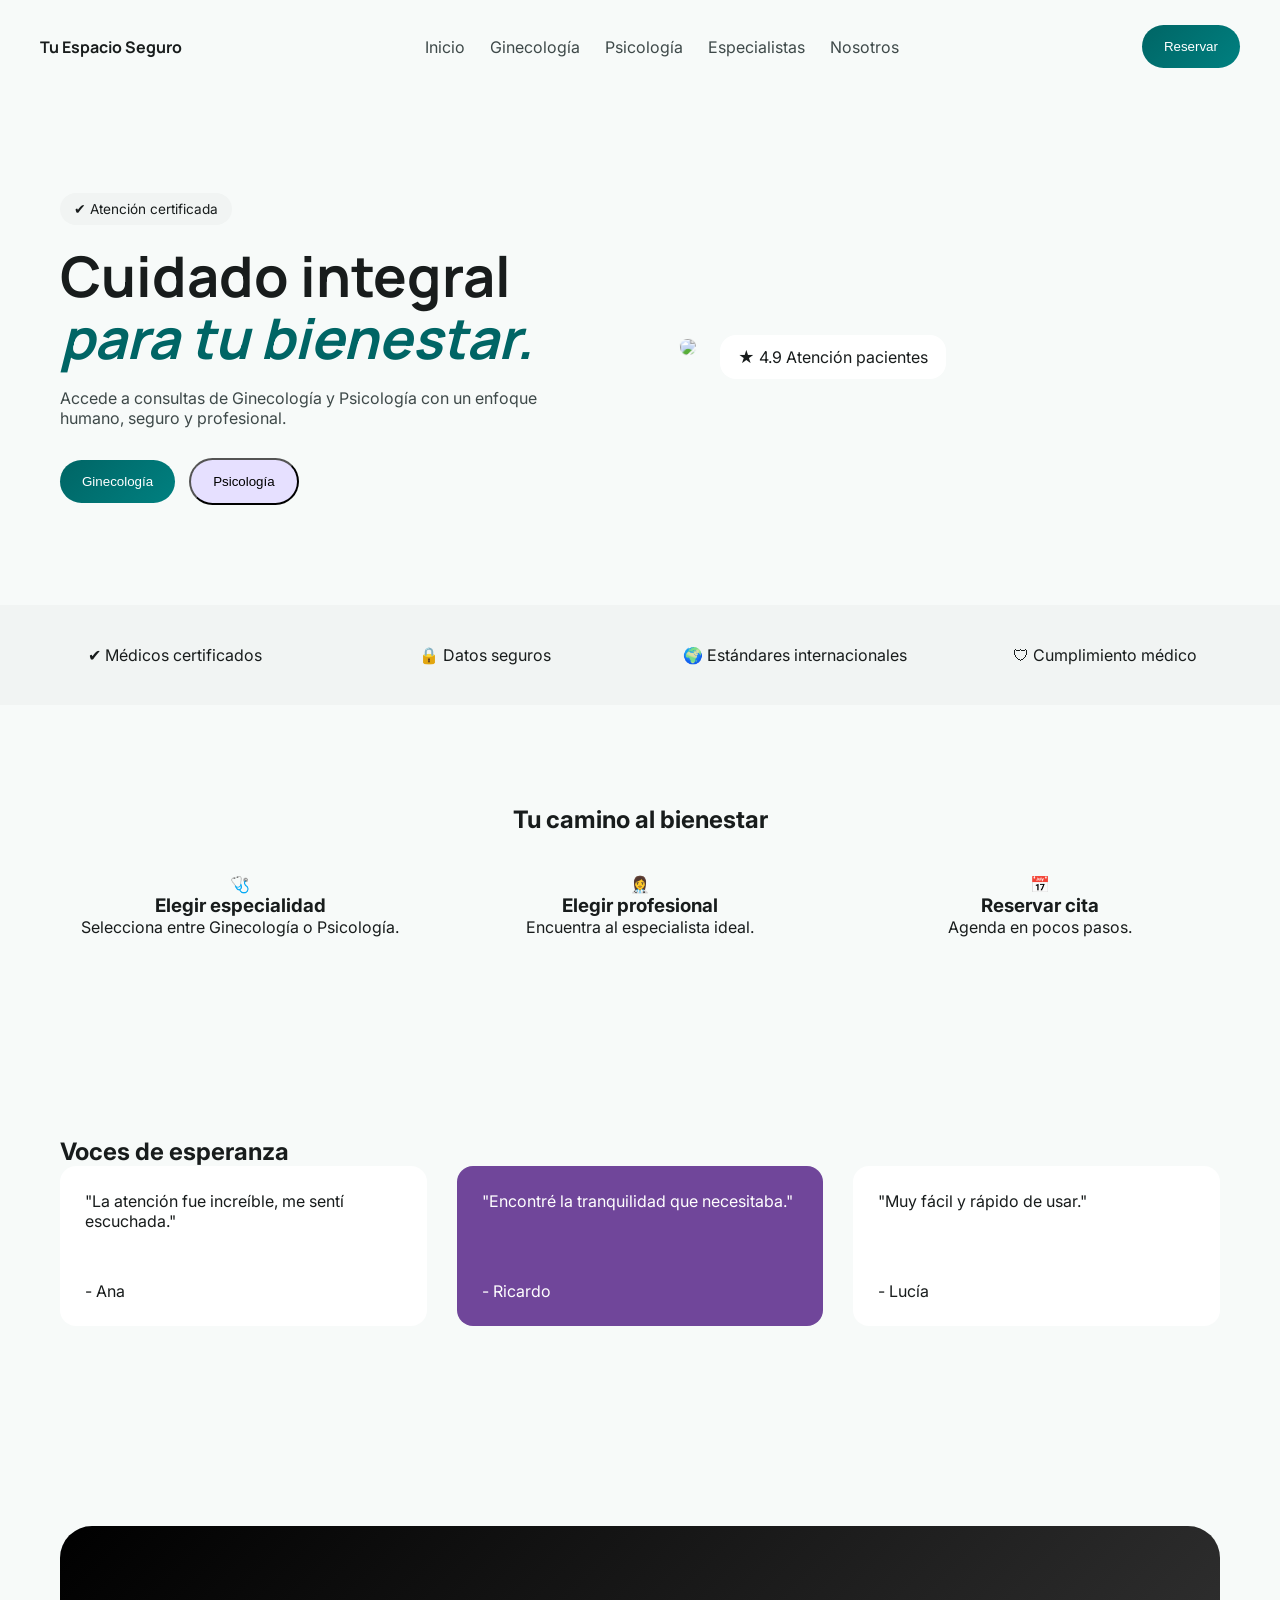
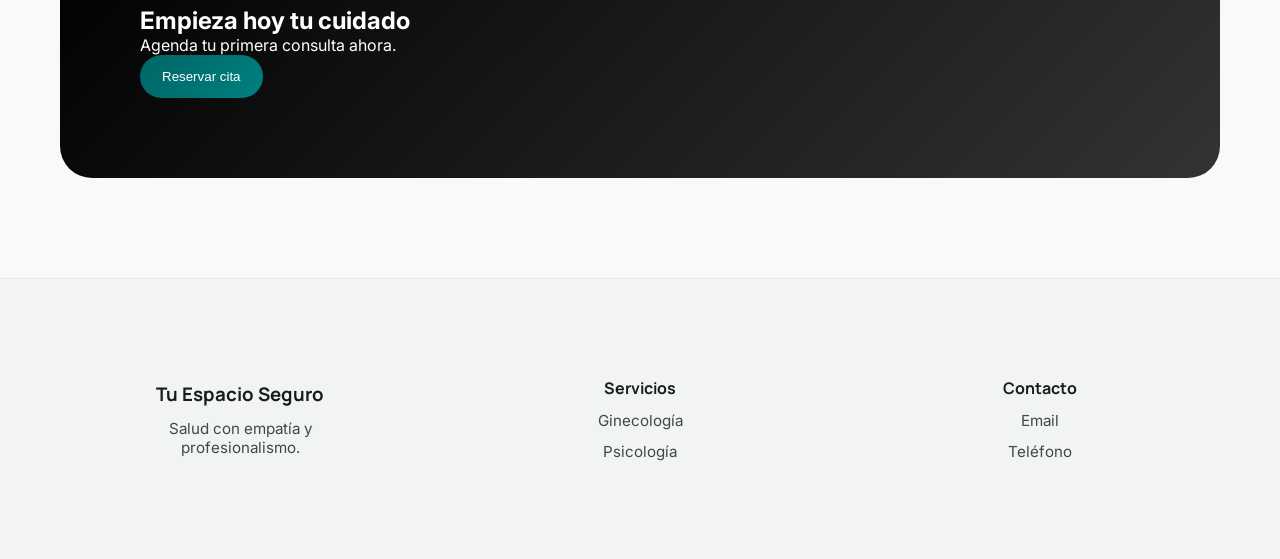
==== index.html @ 3aca9e01 "correccion img" ====
<!DOCTYPE html>
<html lang="es">
<head>
  <meta charset="UTF-8">
  <meta name="viewport" content="width=device-width, initial-scale=1.0">
  <title>Tu Espacio Seguro</title>

  <link href="https://fonts.googleapis.com/css2?family=Manrope:wght@400;700&family=Inter:wght@300;400;500&display=swap" rel="stylesheet">
  <link rel="stylesheet" href="styles.css">
</head>

<body>

<header class="navbar">
  <div class="logo">Tu Espacio Seguro</div>

<nav class="nav-links">
  <a href="index.html">Inicio</a>
  <a href="ginecologia.html">Ginecología</a>
  <a href="psicologia.html">Psicología</a>
  <a href="especialistas.html">Especialistas</a>
  <a href="nosotros.html">Nosotros</a>
</nav>

  <button class="btn-primary reservar-btn">Reservar</button>
  <button class="menu-toggle">☰</button>
</header>

<!-- HERO PRO -->
<section class="hero">

  <div class="hero-text">
    <div class="badge">✔ Atención certificada</div>

    <h1>
      Cuidado integral<br>
      <span>para tu bienestar.</span>
    </h1>

    <p>
      Accede a consultas de Ginecología y Psicología con un enfoque humano, seguro y profesional.
    </p>

    <div class="hero-buttons">
      <button class="btn-primary">Ginecología</button>
      <button class="btn-secondary">Psicología</button>
    </div>
  </div>

  <div class="hero-img">
    <img 
  src="https://images.unsplash.com/photo-1588776814546-ec7e5a47c3f1?q=80&w=800&auto=format&fit=crop"
/>
    <div class="floating-card">
      ★ 4.9 Atención pacientes
    </div>
  </div>

</section>

<!-- BENEFICIOS -->
<section class="benefits">
  <div>✔ Médicos certificados</div>
  <div>🔒 Datos seguros</div>
  <div>🌍 Estándares internacionales</div>
  <div>🛡 Cumplimiento médico</div>
</section>

<!-- PASOS -->
<section class="steps">
  <h2>Tu camino al bienestar</h2>

  <div class="step-grid">
    <div class="step">
      <div class="icon">🩺</div>
      <h3>Elegir especialidad</h3>
      <p>Selecciona entre Ginecología o Psicología.</p>
    </div>

    <div class="step">
      <div class="icon">👩‍⚕️</div>
      <h3>Elegir profesional</h3>
      <p>Encuentra al especialista ideal.</p>
    </div>

    <div class="step">
      <div class="icon">📅</div>
      <h3>Reservar cita</h3>
      <p>Agenda en pocos pasos.</p>
    </div>
  </div>
</section>

<!-- TESTIMONIOS -->
<section class="testimonials">
  <h2>Voces de esperanza</h2>

  <div class="testimonial-grid">
    <div class="card">
      <p>"La atención fue increíble, me sentí escuchada."</p>
      <span>- Ana</span>
    </div>

    <div class="card highlight">
      <p>"Encontré la tranquilidad que necesitaba."</p>
      <span>- Ricardo</span>
    </div>

    <div class="card">
      <p>"Muy fácil y rápido de usar."</p>
      <span>- Lucía</span>
    </div>
  </div>
</section>

<!-- CTA -->
<section class="cta">
  <h2>Empieza hoy tu cuidado</h2>
  <p>Agenda tu primera consulta ahora.</p>
  <button class="btn-primary">Reservar cita</button>
</section>

<!-- FOOTER -->
<footer class="footer">
  <div>
    <h3>Tu Espacio Seguro</h3>
    <p>Salud con empatía y profesionalismo.</p>
  </div>

  <div>
    <h4>Servicios</h4>
    <p>Ginecología</p>
    <p>Psicología</p>
  </div>

  <div>
    <h4>Contacto</h4>
    <p>Email</p>
    <p>Teléfono</p>
  </div>
</footer>

<script src="app.js"></script>

</body>
</html>
---- styles.css ----
:root {
  --primary: #006565;
  --primary2: #008080;
  --bg: #f7faf9;
  --surface: #f1f4f3;
  --text: #181c1c;
  --text-soft: #3e4949;
  --tertiary: #70469a;
}

* {
  margin: 0;
  padding: 0;
  box-sizing: border-box;
}

body {
  background: var(--bg);
  font-family: 'Inter', sans-serif;
  color: var(--text);
}

/* NAVBAR */
.navbar {
  display: flex;
  justify-content: space-between;
  align-items: center;
  padding: 25px 40px;
  position: relative;
}

.logo {
  font-family: 'Manrope';
  font-weight: 700;
}

.nav-links {
  display: flex;
  gap: 25px;
}

.nav-links a {
  text-decoration: none;
  color: var(--text-soft);
}

.reservar-btn {
  padding: 8px 14px;
  border-radius: 999px;
  background: linear-gradient(135deg, var(--primary), var(--primary2));
  color: white;
  border: none;
}

/* HAMBURGUESA */
.menu-toggle {
  display: none;
  font-size: 1.6rem;
  background: none;
  border: none;
}

/* HERO */
.hero {
  display: grid;
  grid-template-columns: 1.2fr 1fr;
  padding: 100px 60px;
  gap: 80px;
  align-items: center;
}

.badge {
  background: var(--surface);
  padding: 8px 14px;
  border-radius: 999px;
  display: inline-block;
  margin-bottom: 20px;
  font-size: 0.85rem;
}

.hero h1 {
  font-family: 'Manrope';
  font-size: 3.5rem;
  line-height: 1.1;
}

.hero h1 span {
  color: var(--primary);
  font-style: italic;
}

.hero p {
  margin-top: 20px;
  color: var(--text-soft);
}

.hero-buttons {
  margin-top: 30px;
}

.btn-primary {
  padding: 14px 22px;
  border-radius: 999px;
  border: none;
  background: linear-gradient(135deg, var(--primary), var(--primary2));
  color: white;
}

.btn-secondary {
  padding: 14px 22px;
  border-radius: 999px;
  margin-left: 10px;
  background: #e6e0ff;
}

/* IMAGEN */
.hero-img {
  position: relative;
}

.hero-img img {
  width: 100%;
  border-radius: 2rem;
  transform: rotate(-3deg);
  transition: all 0.4s ease;
  will-change: transform;
  box-shadow: 0 20px 60px rgba(0,0,0,0.08);
}

.floating-card {
  position: absolute;
  bottom: -20px;
  left: 40px;
  background: white;
  padding: 12px 18px;
  border-radius: 1rem;
}

/* BENEFITS */
.benefits {
  display: flex;
  justify-content: space-around;
  padding: 40px;
  background: var(--surface);
}

/* STEPS */
.steps {
  padding: 100px 60px;
  text-align: center;
}

.step-grid {
  display: flex;
  justify-content: space-around;
  margin-top: 40px;
}

/* TESTIMONIOS */
.testimonials {
  padding: 100px 60px;
}

.testimonial-grid {
  display: grid;
  grid-template-columns: repeat(3, 1fr);
  gap: 30px;
}

.card {
  background: white;
  padding: 25px;
  border-radius: 1rem;
  display: flex;
  flex-direction: column;
  justify-content: space-between;
  min-height: 160px;
}

.highlight {
  background: var(--tertiary);
  color: white;
}

/* CTA */
.cta {
  margin: 100px 60px;
  padding: 80px;
  border-radius: 2rem;
  background: linear-gradient(135deg, #000, #333);
  color: white;
}

/* FOOTER */
.footer {
  padding: 80px 60px;
  background: var(--surface);

  display: grid;
  grid-template-columns: repeat(3, 1fr);
  gap: 40px;

  align-items: stretch; /* CLAVE */
  text-align: center;
  border-top: 1px solid rgba(0,0,0,0.05)
}

.footer div {
  display: flex;
  justify-content: center;
  flex-direction: column;
  align-items: center;
  gap: 12px;
  min-height: 120px; /* CLAVE para igualar altura */
}

.footer h3,
.footer h4 {
  font-family: 'Manrope';
}

.footer p {
  color: var(--text-soft);
  font-size: 0.95rem;
  max-width: 220px;
}

/* =========================
   MOBILE
========================= */
@media (max-width: 768px) {

  .navbar {
    padding: 15px 20px;
  }

  .menu-toggle {
    display: block;
  }

  .reservar-btn {
    display: none;
  }

  .nav-links {
    display: none;
    flex-direction: column;
    position: absolute;
    top: 65px;
    right: 15px;
    background: white;
    padding: 16px;
    border-radius: 12px;
    width: 180px;
  }

  .nav-links a {
    margin: 8px 0;
  }

  .nav-links.active {
    display: flex;
  }

  .hero {
    grid-template-columns: 1fr;
    padding: 50px 20px;
    gap: 30px;
    text-align: center;
  }

  .hero h1 {
    font-size: 2.2rem;
  }

  .hero p {
    font-size: 0.95rem;
  }

  .hero-buttons {
    display: flex;
    flex-direction: column;
  }

  .btn-primary,
  .btn-secondary {
    width: 100%;
    margin: 8px 0;
  }

  .hero-img img {
    transform: none;
  }

  .floating-card {
    position: static;
    margin-top: 10px;
  }

  .benefits {
    flex-direction: column;
    gap: 10px;
    text-align: center;
    padding: 30px 20px;
  }

  .steps {
    padding: 60px 20px;
  }

  .step-grid {
    flex-direction: column;
    gap: 30px;
  }

  .testimonials {
    padding: 60px 20px;
  }

  .testimonial-grid {
    grid-template-columns: 1fr;
    gap: 20px;
  }

  .cta {
    margin: 40px 20px;
    padding: 40px 20px;
    text-align: center;
  }

  .footer {
    grid-template-columns: 1fr;
    padding: 40px 20px;
  }

}

/* =========================
   DESKTOP FIX
========================= */
@media (min-width: 1024px) {

  .hero {
    grid-template-columns: 1fr 1fr;
  }

  .benefits {
    display: grid;
    grid-template-columns: repeat(4, 1fr);
    gap: 40px;
    text-align: center;
  }

  .step-grid {
    display: grid;
    grid-template-columns: repeat(3, 1fr);
    gap: 40px;
  }

  .hero-img img:hover {
    transform: rotate(0deg) scale(1.03);
  }
}
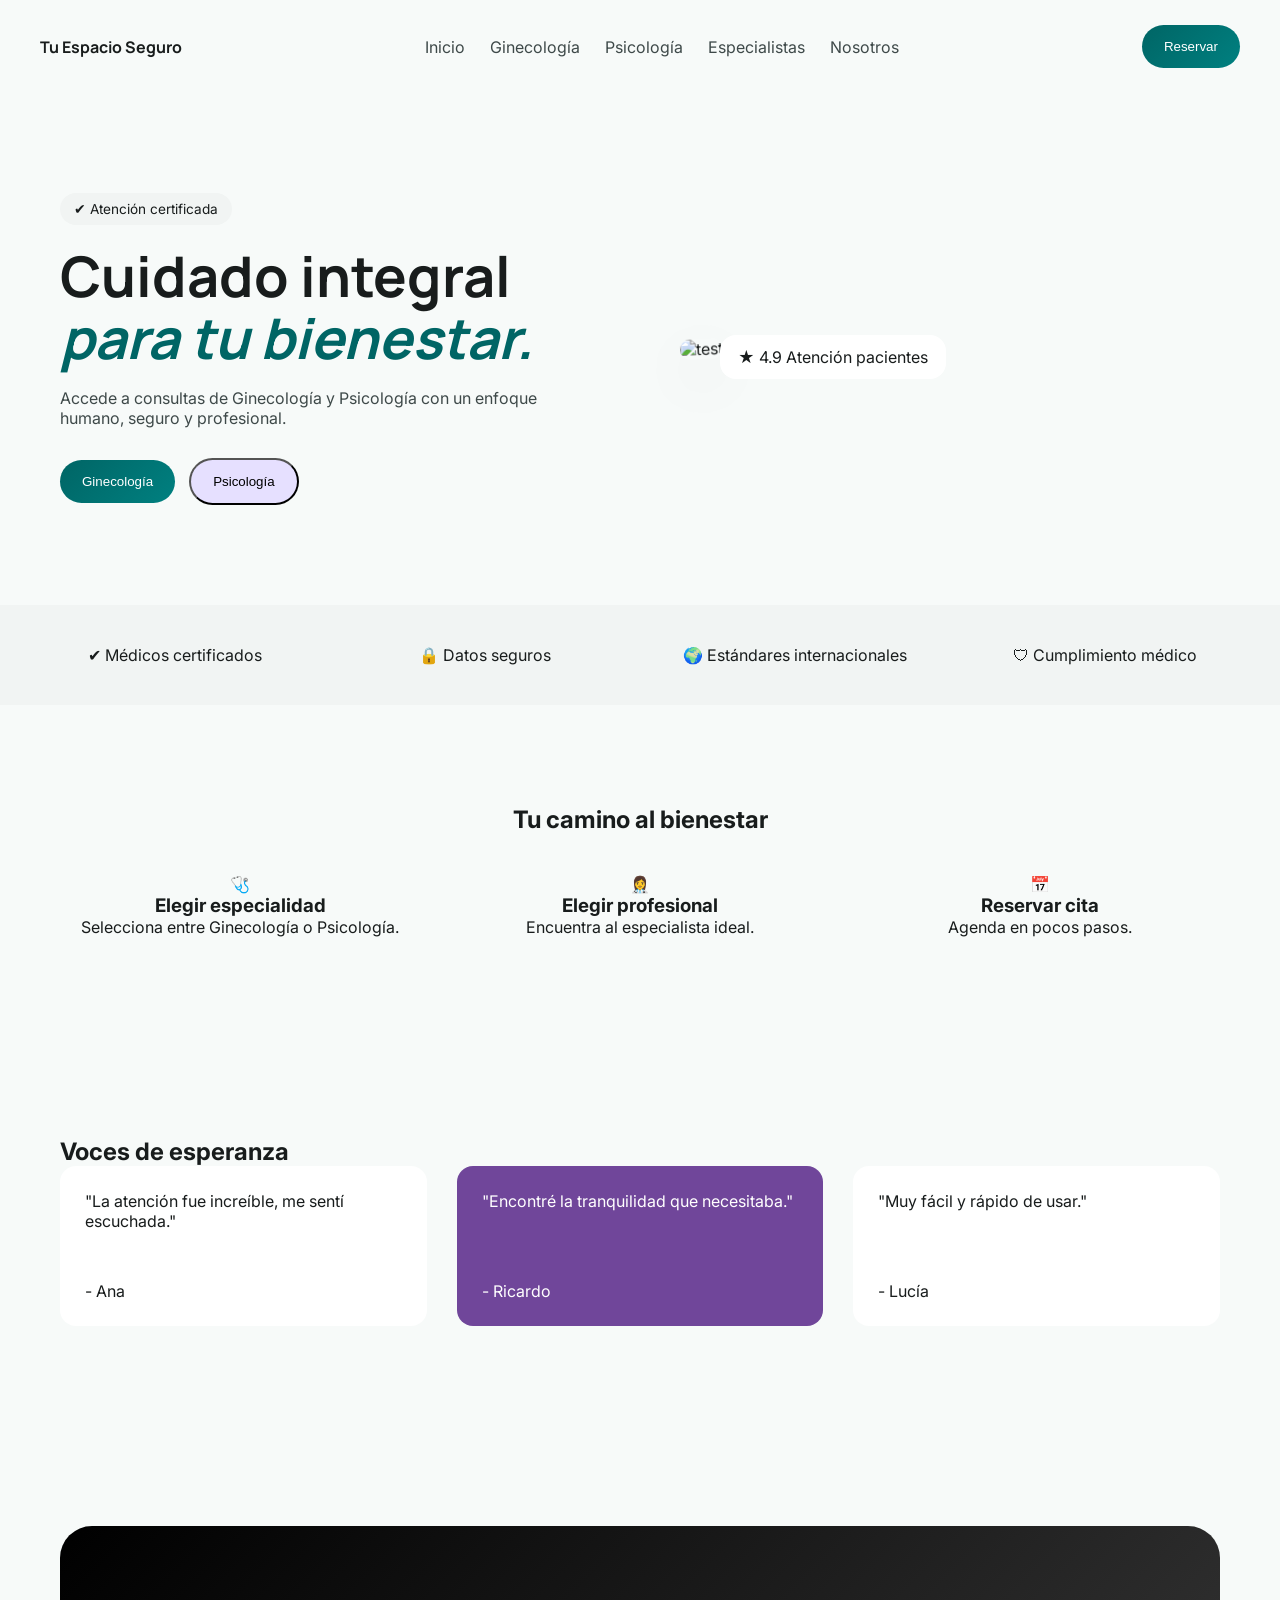
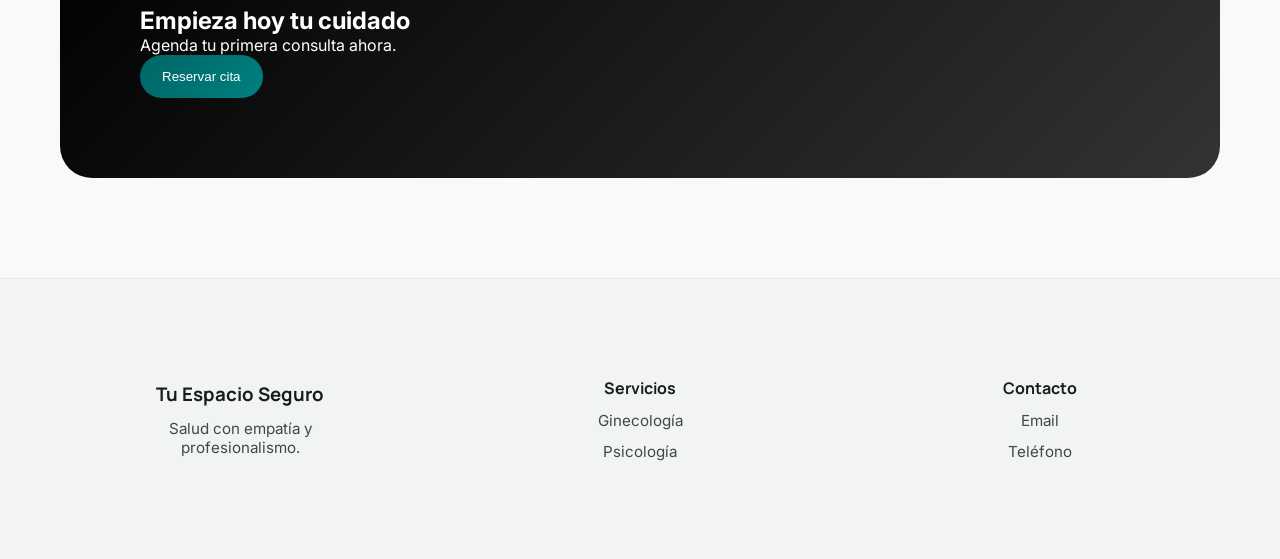
==== commit 000b3cb6: "test img" ====
--- a/index.html
+++ b/index.html
@@ -48,9 +48,7 @@
   </div>
 
   <div class="hero-img">
-    <img 
-  src="https://images.unsplash.com/photo-1588776814546-ec7e5a47c3f1?q=80&w=800&auto=format&fit=crop"
-/>
+    <img src="https://picsum.photos/600/400" alt="test">
     <div class="floating-card">
       ★ 4.9 Atención pacientes
     </div>
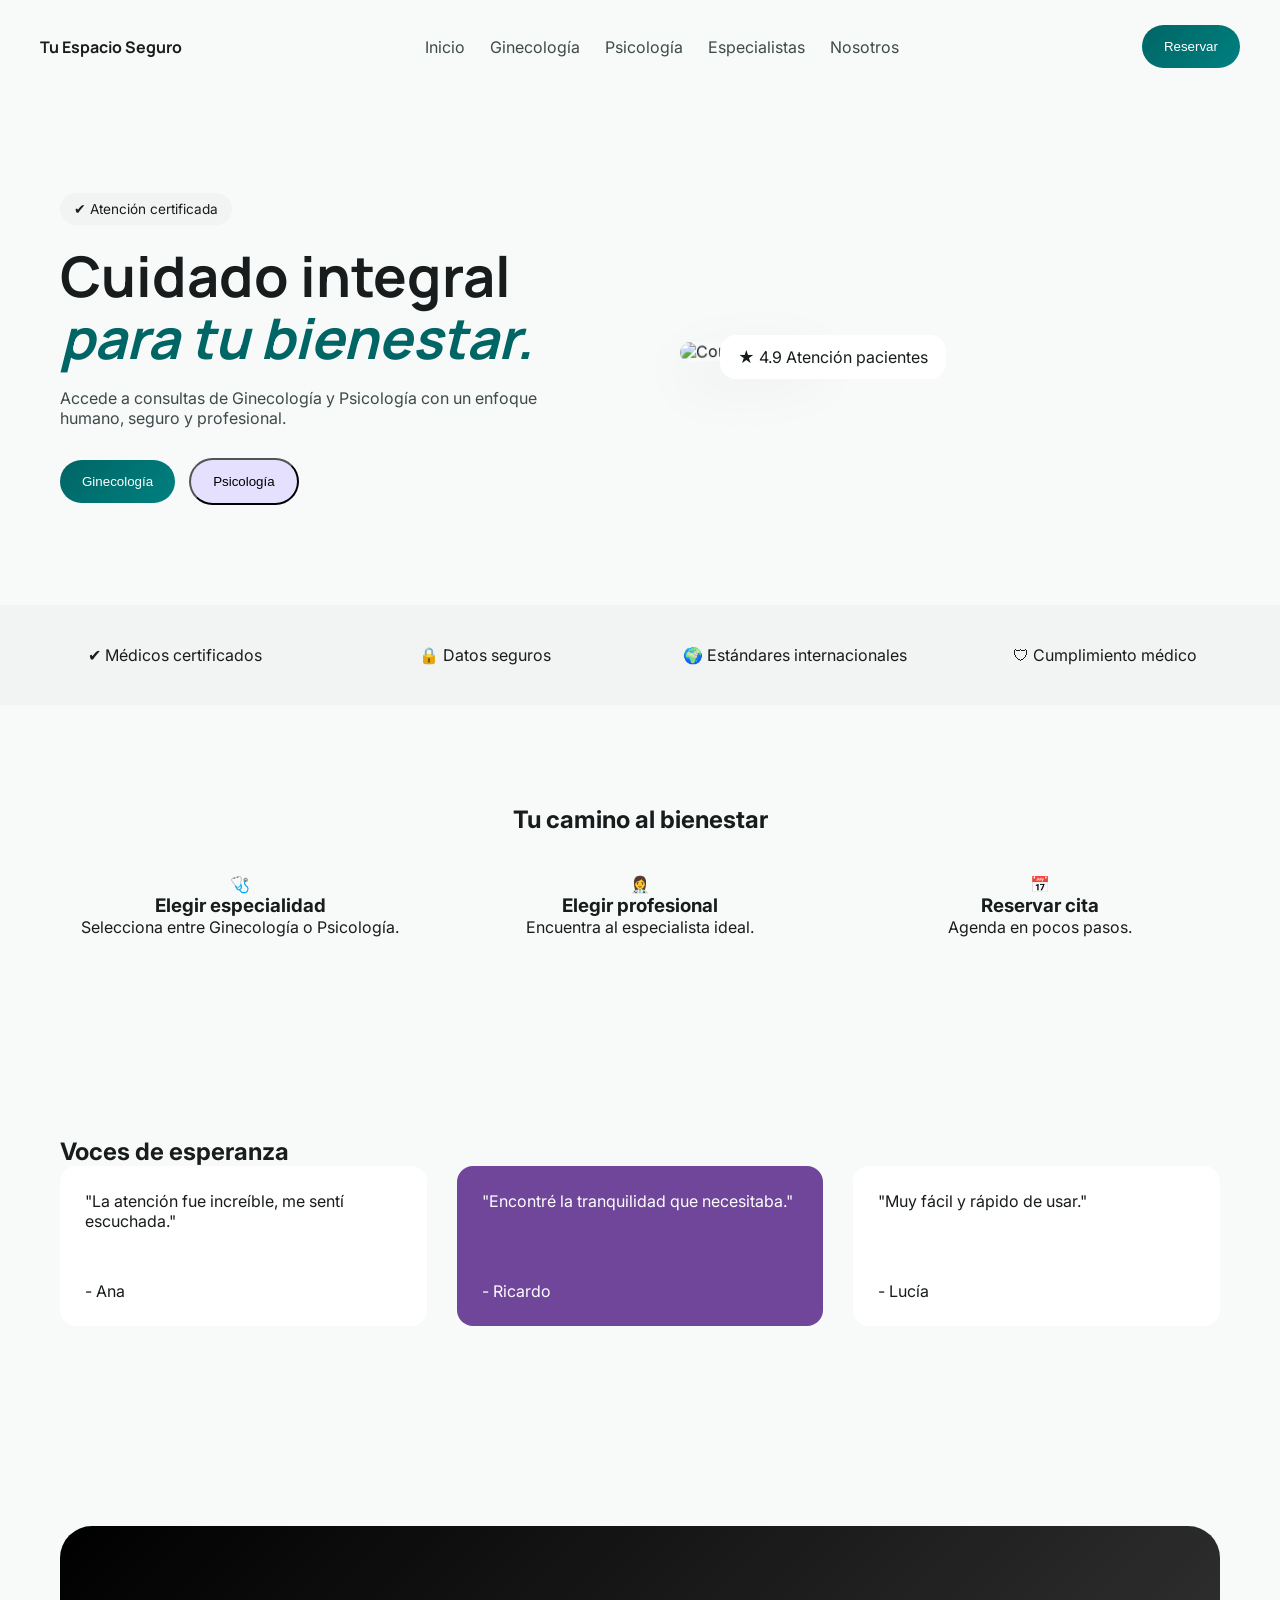
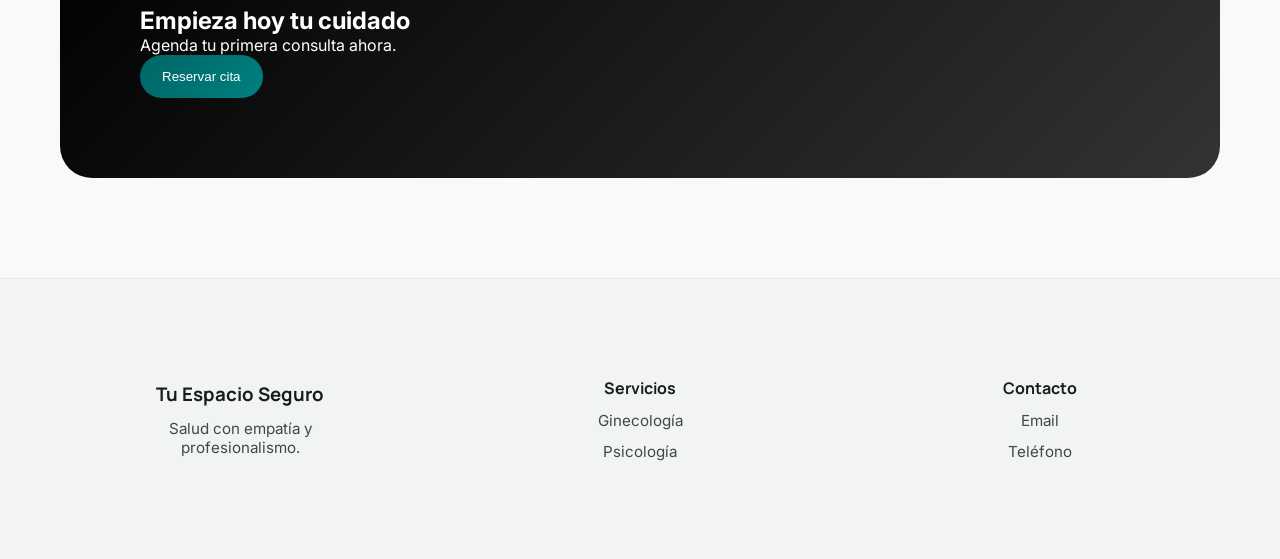
==== commit 58e0fc66: "correccion img" ====
--- a/index.html
+++ b/index.html
@@ -48,7 +48,11 @@
   </div>
 
   <div class="hero-img">
-    <img src="https://picsum.photos/600/400" alt="test">
+    <img 
+  src="https://images.unsplash.com/photo-1664378616928-dc6842677183?q=80&w=900&auto=format&fit=crop"
+  alt="Consulta médica"
+  loading="lazy"
+/>
     <div class="floating-card">
       ★ 4.9 Atención pacientes
     </div>
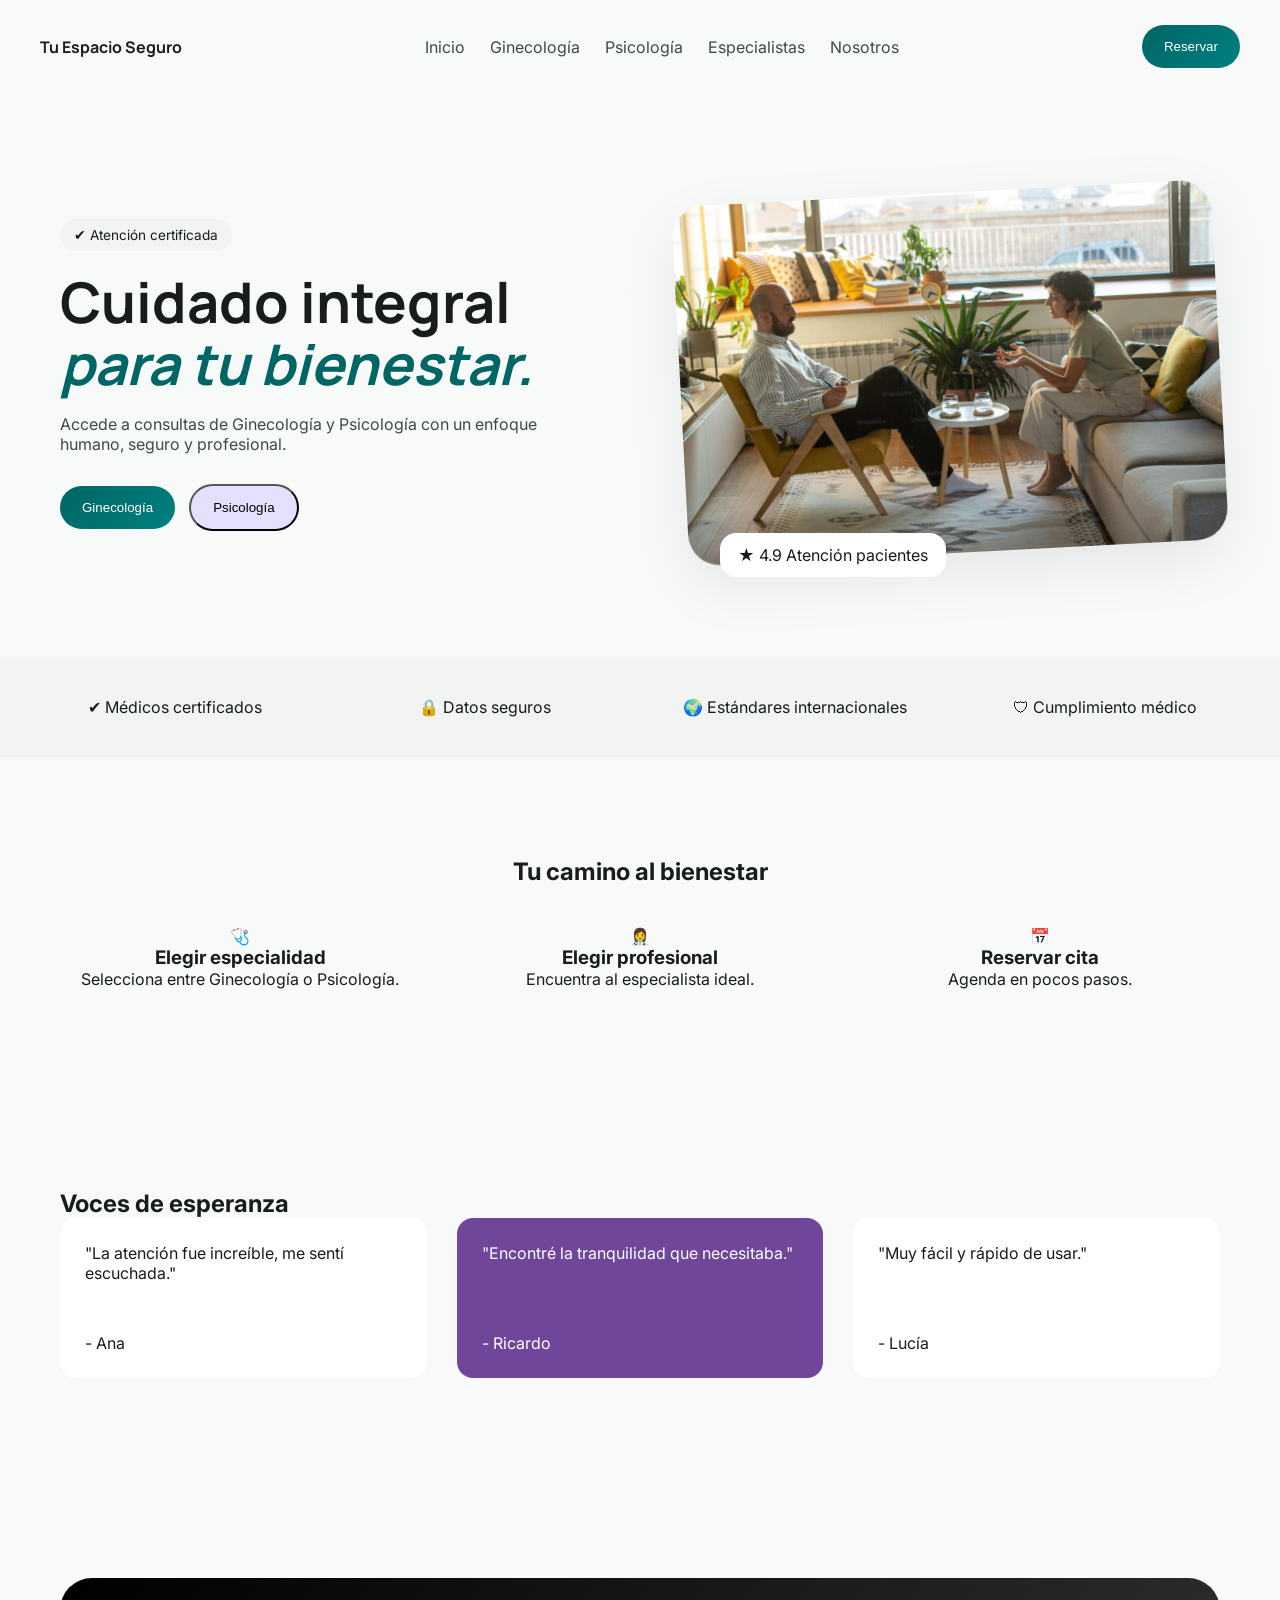
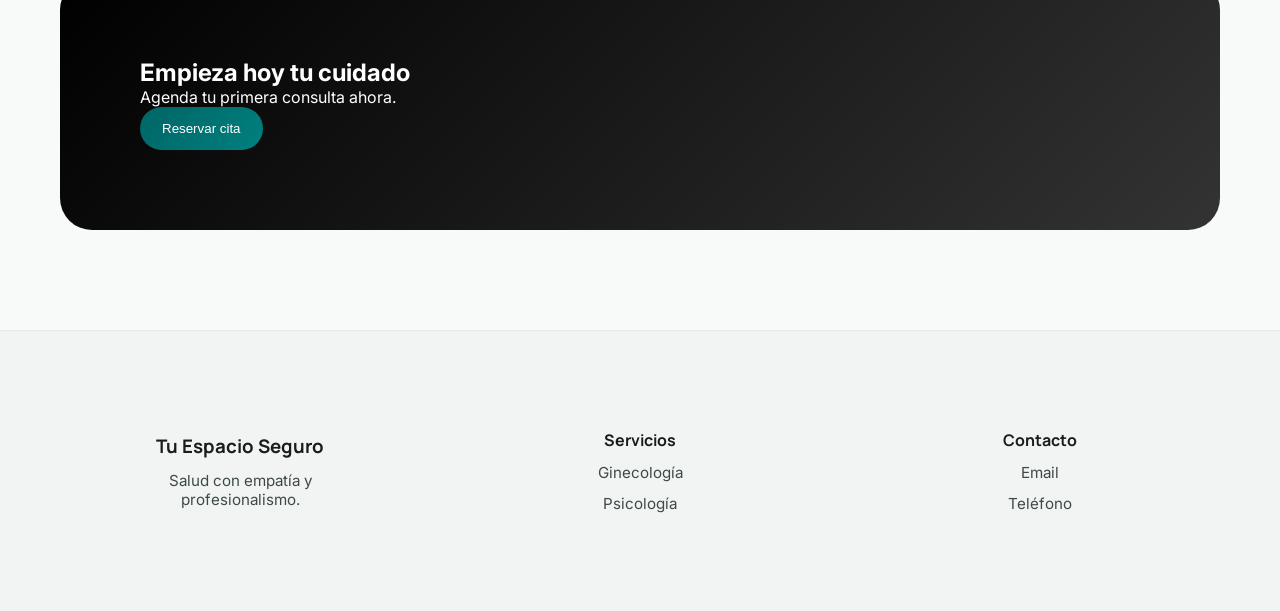
==== commit 287cacce: "add hero image" ====
--- a/index.html
+++ b/index.html
@@ -48,11 +48,7 @@
   </div>
 
   <div class="hero-img">
-    <img 
-  src="https://images.unsplash.com/photo-1664378616928-dc6842677183?q=80&w=900&auto=format&fit=crop"
-  alt="Consulta médica"
-  loading="lazy"
-/>
+  <img src="images/hero.jpeg" alt="Consulta médica">
     <div class="floating-card">
       ★ 4.9 Atención pacientes
     </div>
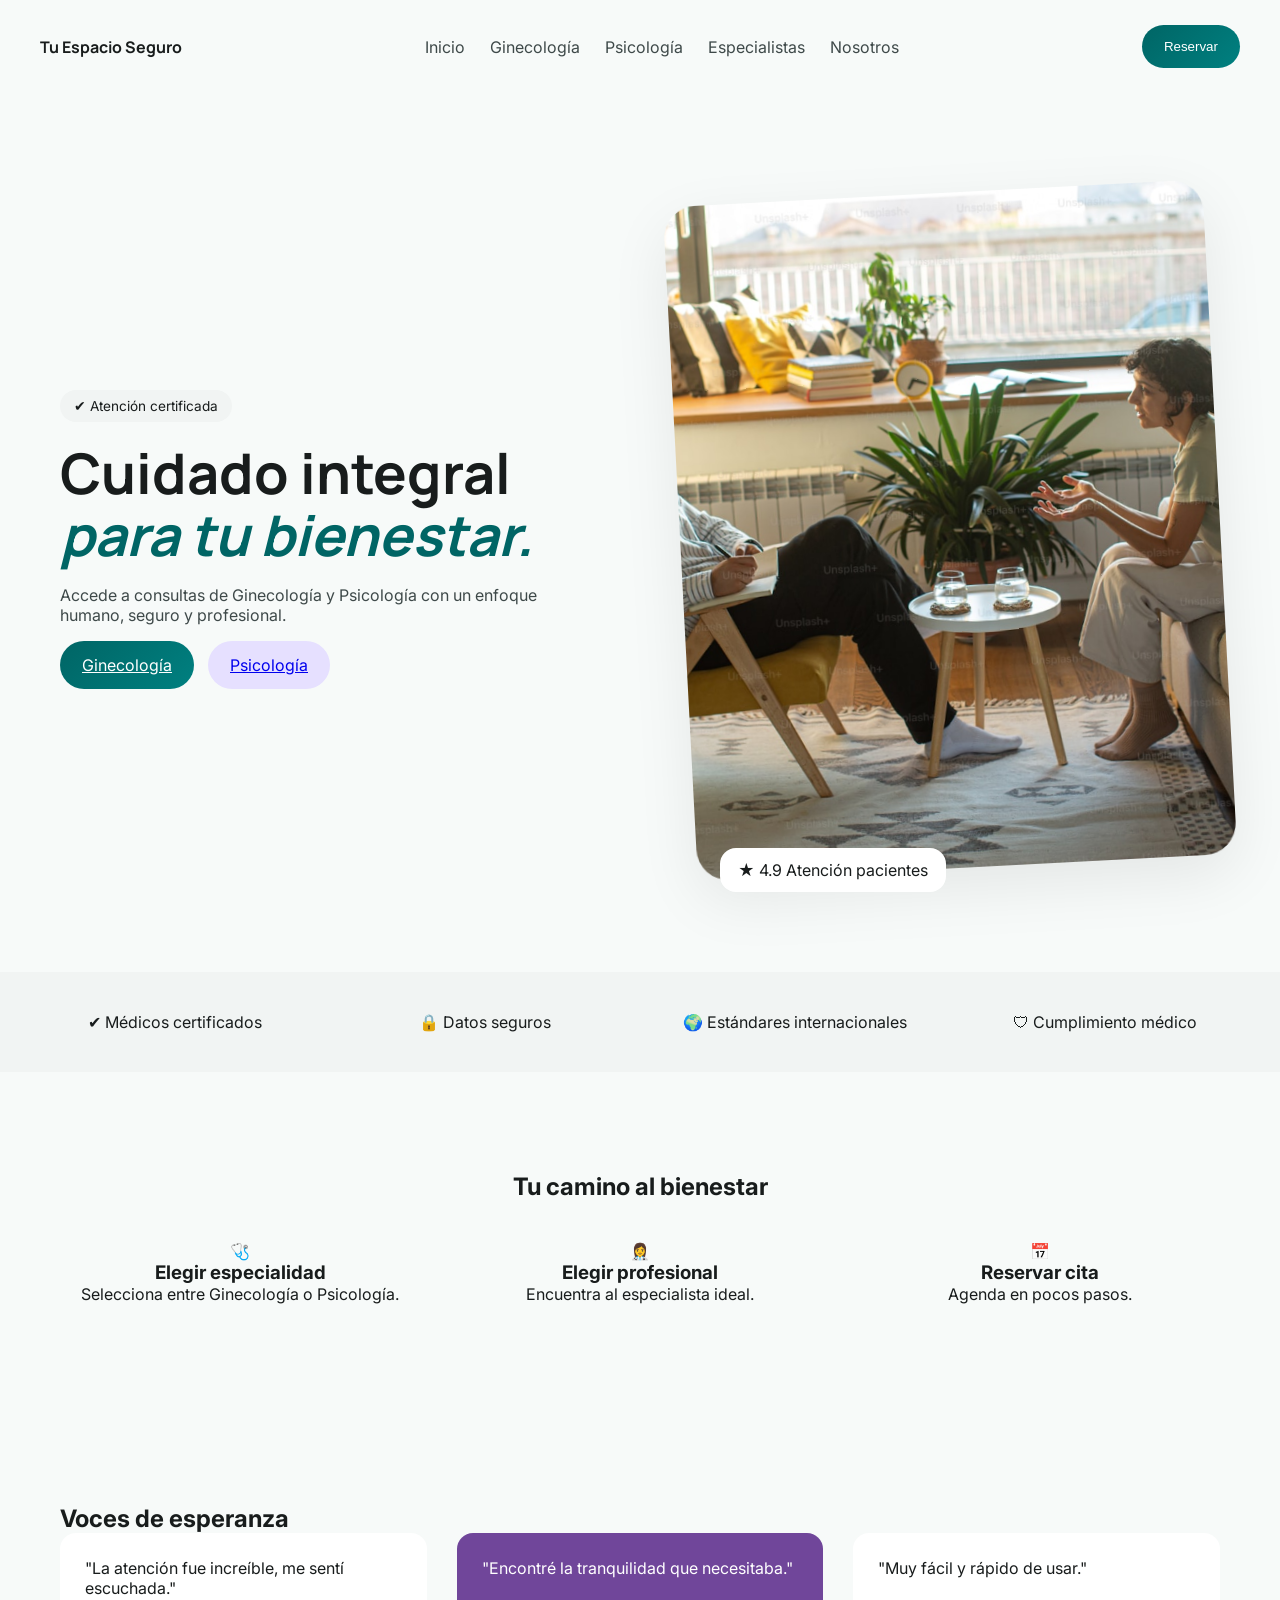
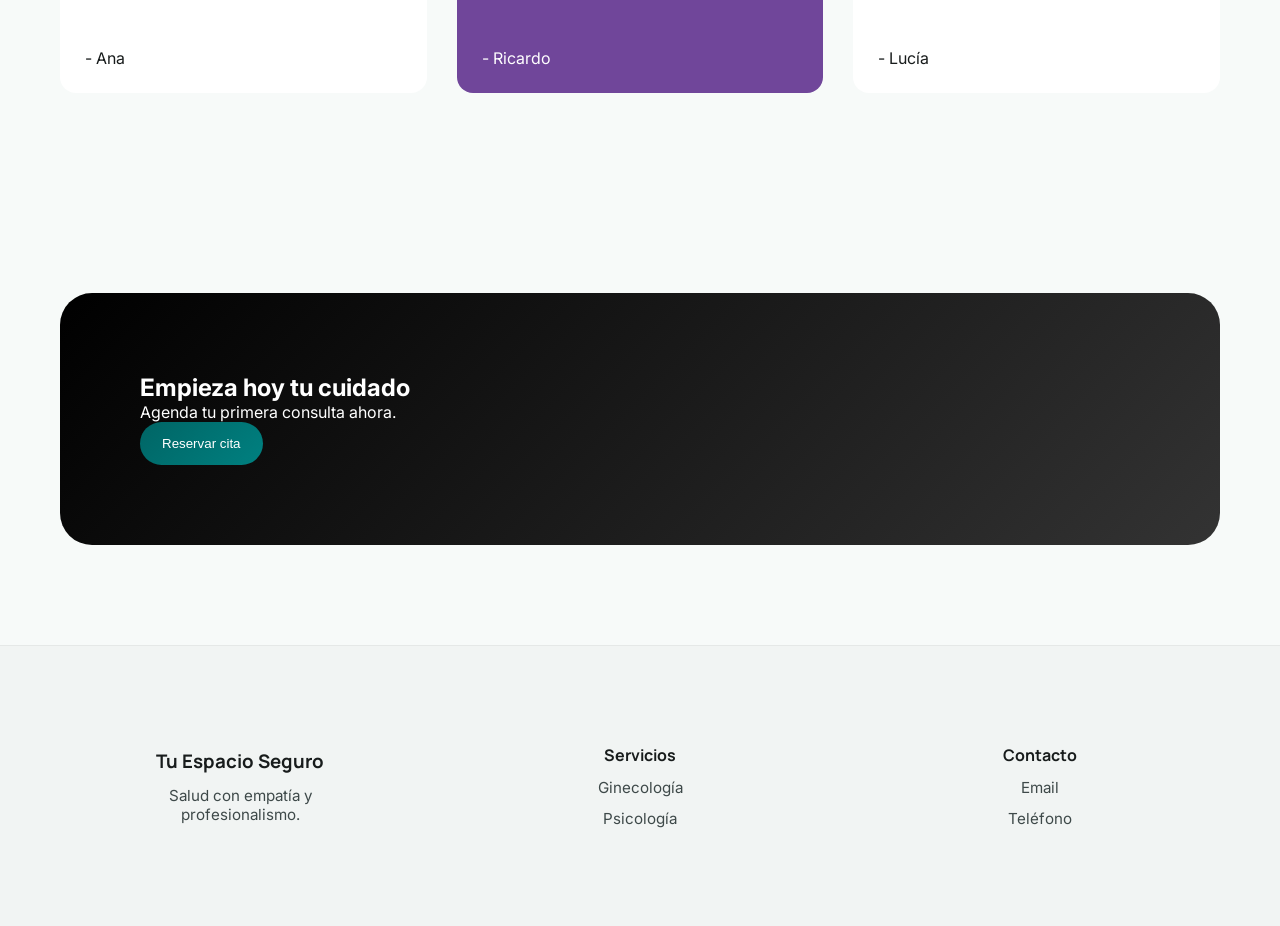
==== commit 9fcf7d09: "buttons hero" ====
--- a/index.html
+++ b/index.html
@@ -42,8 +42,8 @@
     </p>
 
     <div class="hero-buttons">
-      <button class="btn-primary">Ginecología</button>
-      <button class="btn-secondary">Psicología</button>
+     <a href="ginecologia.html" class="btn-primary">Ginecología</a>
+      <a href="psicologia.html" class="btn-secondary">Psicología</a>
     </div>
   </div>
 
--- a/styles.css
+++ b/styles.css
@@ -119,6 +119,8 @@
 }
 
 .hero-img img {
+  aspect-ratio: 4 / 5;
+  object-fit: cover;
   width: 100%;
   border-radius: 2rem;
   transform: rotate(-3deg);
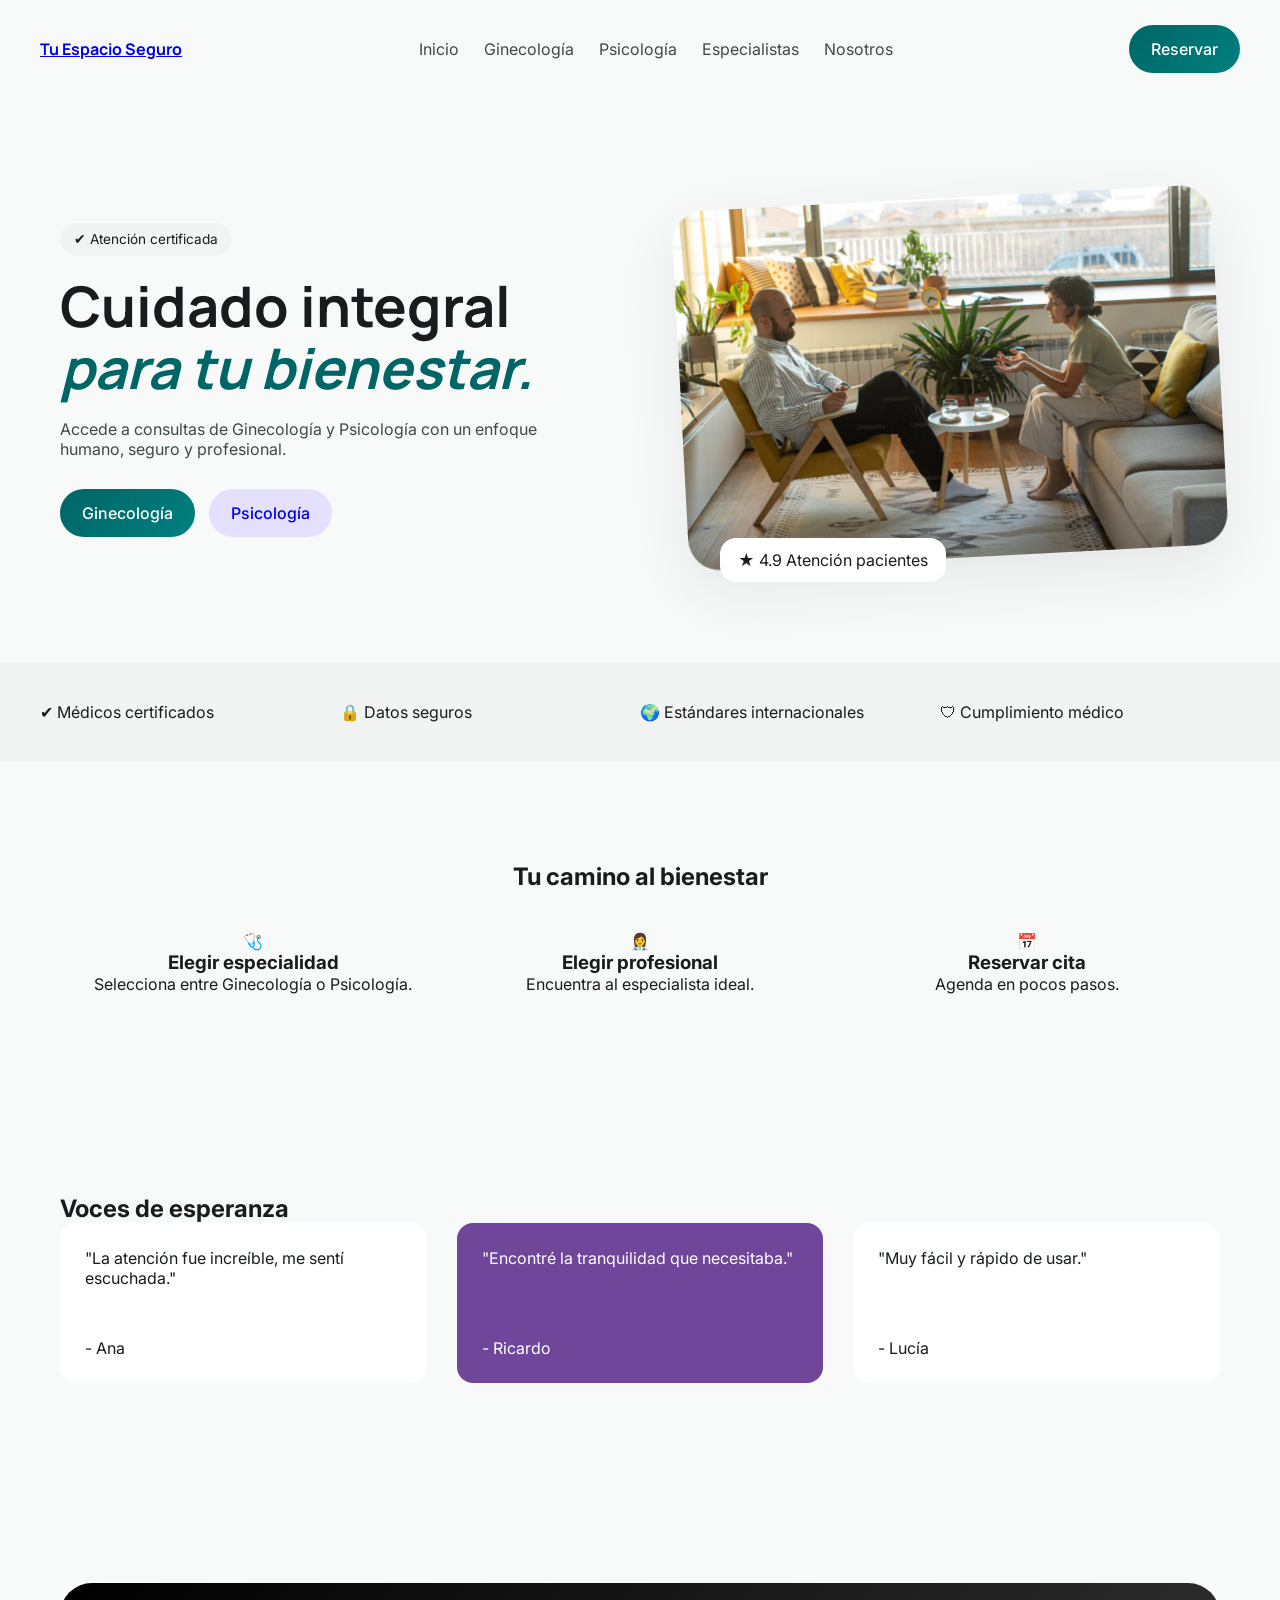
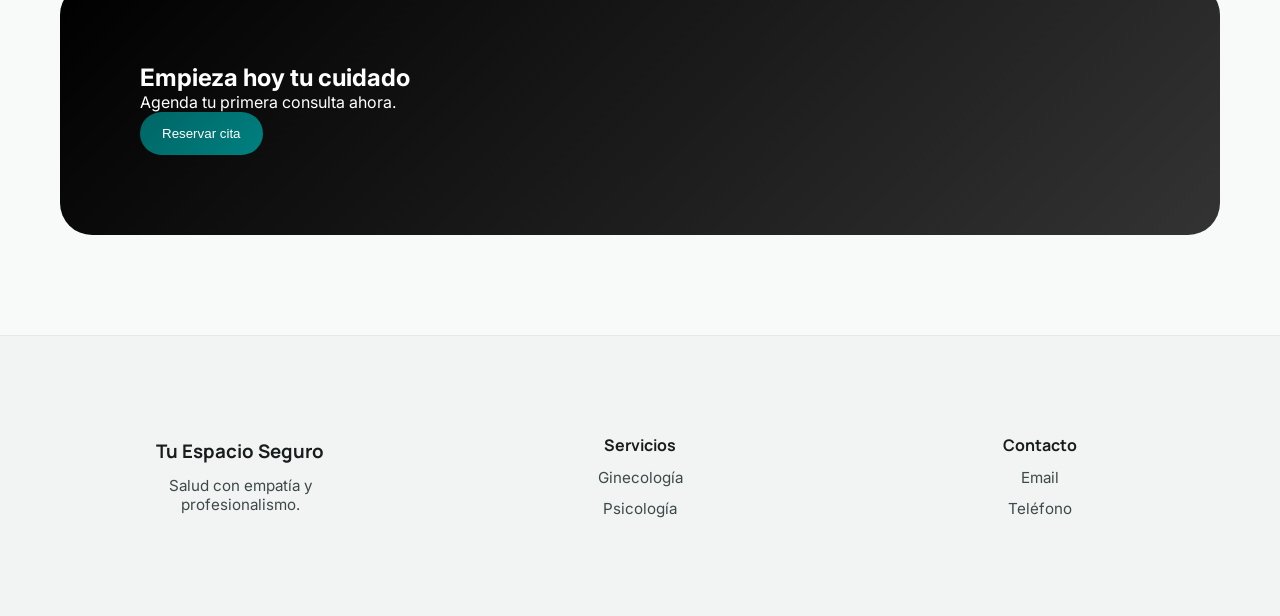
==== commit 1e40cbec: "logo clickeable" ====
--- a/index.html
+++ b/index.html
@@ -12,17 +12,18 @@
 <body>
 
 <header class="navbar">
-  <div class="logo">Tu Espacio Seguro</div>
+  <a href="index.html" class="logo">Tu Espacio Seguro</a>
 
-<nav class="nav-links">
-  <a href="index.html">Inicio</a>
-  <a href="ginecologia.html">Ginecología</a>
-  <a href="psicologia.html">Psicología</a>
-  <a href="especialistas.html">Especialistas</a>
-  <a href="nosotros.html">Nosotros</a>
-</nav>
+  <nav class="nav-links">
+    <a href="index.html">Inicio</a>
+    <a href="ginecologia.html">Ginecología</a>
+    <a href="psicologia.html">Psicología</a>
+    <a href="especialistas.html">Especialistas</a>
+    <a href="nosotros.html">Nosotros</a>
+  </nav>
 
-  <button class="btn-primary reservar-btn">Reservar</button>
+  <a href="reserva.html" class="btn-primary reservar-btn">Reservar</a>
+
   <button class="menu-toggle">☰</button>
 </header>
 
--- a/styles.css
+++ b/styles.css
@@ -7,13 +7,11 @@
   --text-soft: #3e4949;
   --tertiary: #70469a;
 }
-
 * {
   margin: 0;
   padding: 0;
   box-sizing: border-box;
 }
-
 body {
   background: var(--bg);
   font-family: 'Inter', sans-serif;
@@ -28,28 +26,35 @@
   padding: 25px 40px;
   position: relative;
 }
-
 .logo {
   font-family: 'Manrope';
   font-weight: 700;
 }
-
 .nav-links {
   display: flex;
   gap: 25px;
 }
-
 .nav-links a {
   text-decoration: none;
   color: var(--text-soft);
 }
 
+/* BOTÓN NAV */
 .reservar-btn {
   padding: 8px 14px;
   border-radius: 999px;
   background: linear-gradient(135deg, var(--primary), var(--primary2));
   color: white;
   border: none;
+  cursor: pointer;
+  transition: all 0.25s ease;
+}
+.reservar-btn:hover {
+  transform: translateY(-2px);
+  box-shadow: 0 10px 25px rgba(0,0,0,0.15);
+}
+.reservar-btn:active {
+  transform: scale(0.95);
 }
 
 /* HAMBURGUESA */
@@ -68,7 +73,6 @@
   gap: 80px;
   align-items: center;
 }
-
 .badge {
   background: var(--surface);
   padding: 8px 14px;
@@ -77,27 +81,34 @@
   margin-bottom: 20px;
   font-size: 0.85rem;
 }
-
 .hero h1 {
   font-family: 'Manrope';
   font-size: 3.5rem;
   line-height: 1.1;
 }
-
 .hero h1 span {
   color: var(--primary);
   font-style: italic;
 }
-
 .hero p {
   margin-top: 20px;
   color: var(--text-soft);
 }
-
 .hero-buttons {
   margin-top: 30px;
 }
 
+/* BOTONES CTA PRO */
+.btn-primary,
+.btn-secondary {
+  display: inline-block;
+  text-decoration: none;
+  cursor: pointer;
+  transition: all 0.25s ease;
+  font-weight: 500;
+}
+
+/* PRIMARY */
 .btn-primary {
   padding: 14px 22px;
   border-radius: 999px;
@@ -105,21 +116,41 @@
   background: linear-gradient(135deg, var(--primary), var(--primary2));
   color: white;
 }
-
+.btn-primary:hover {
+  transform: translateY(-2px);
+  box-shadow: 0 10px 25px rgba(0,0,0,0.15);
+}
+.btn-primary:active {
+  transform: scale(0.96);
+}
+
+/* SECONDARY */
 .btn-secondary {
   padding: 14px 22px;
   border-radius: 999px;
   margin-left: 10px;
   background: #e6e0ff;
 }
+.btn-secondary:hover {
+  transform: translateY(-2px);
+  background: #dcd6ff;
+}
+.btn-secondary:active {
+  transform: scale(0.96);
+}
+
+/* FOCUS (pro UX) */
+.btn-primary:focus,
+.btn-secondary:focus {
+  outline: none;
+  box-shadow: 0 0 0 3px rgba(0, 128, 128, 0.3);
+}
 
 /* IMAGEN */
 .hero-img {
   position: relative;
 }
-
 .hero-img img {
-  aspect-ratio: 4 / 5;
   object-fit: cover;
   width: 100%;
   border-radius: 2rem;
@@ -128,7 +159,6 @@
   will-change: transform;
   box-shadow: 0 20px 60px rgba(0,0,0,0.08);
 }
-
 .floating-card {
   position: absolute;
   bottom: -20px;
@@ -151,7 +181,6 @@
   padding: 100px 60px;
   text-align: center;
 }
-
 .step-grid {
   display: flex;
   justify-content: space-around;
@@ -162,13 +191,11 @@
 .testimonials {
   padding: 100px 60px;
 }
-
 .testimonial-grid {
   display: grid;
   grid-template-columns: repeat(3, 1fr);
   gap: 30px;
 }
-
 .card {
   background: white;
   padding: 25px;
@@ -178,7 +205,6 @@
   justify-content: space-between;
   min-height: 160px;
 }
-
 .highlight {
   background: var(--tertiary);
   color: white;
@@ -197,53 +223,42 @@
 .footer {
   padding: 80px 60px;
   background: var(--surface);
-
   display: grid;
   grid-template-columns: repeat(3, 1fr);
   gap: 40px;
-
-  align-items: stretch; /* CLAVE */
+  align-items: stretch;
   text-align: center;
   border-top: 1px solid rgba(0,0,0,0.05)
 }
-
 .footer div {
   display: flex;
   justify-content: center;
   flex-direction: column;
   align-items: center;
   gap: 12px;
-  min-height: 120px; /* CLAVE para igualar altura */
-}
-
+  min-height: 120px;
+}
 .footer h3,
 .footer h4 {
   font-family: 'Manrope';
 }
-
 .footer p {
   color: var(--text-soft);
   font-size: 0.95rem;
   max-width: 220px;
 }
 
-/* =========================
-   MOBILE
-========================= */
+/* MOBILE */
 @media (max-width: 768px) {
-
   .navbar {
     padding: 15px 20px;
   }
-
   .menu-toggle {
     display: block;
   }
-
   .reservar-btn {
     display: none;
   }
-
   .nav-links {
     display: none;
     flex-direction: column;
@@ -255,110 +270,66 @@
     border-radius: 12px;
     width: 180px;
   }
-
-  .nav-links a {
-    margin: 8px 0;
-  }
-
   .nav-links.active {
     display: flex;
   }
-
   .hero {
     grid-template-columns: 1fr;
     padding: 50px 20px;
     gap: 30px;
     text-align: center;
   }
-
-  .hero h1 {
-    font-size: 2.2rem;
-  }
-
-  .hero p {
-    font-size: 0.95rem;
-  }
-
   .hero-buttons {
     display: flex;
     flex-direction: column;
   }
-
   .btn-primary,
   .btn-secondary {
     width: 100%;
     margin: 8px 0;
   }
-
   .hero-img img {
     transform: none;
   }
-
   .floating-card {
     position: static;
     margin-top: 10px;
   }
-
   .benefits {
     flex-direction: column;
     gap: 10px;
-    text-align: center;
     padding: 30px 20px;
   }
-
-  .steps {
-    padding: 60px 20px;
-  }
-
   .step-grid {
     flex-direction: column;
     gap: 30px;
   }
-
-  .testimonials {
-    padding: 60px 20px;
-  }
-
   .testimonial-grid {
     grid-template-columns: 1fr;
-    gap: 20px;
-  }
-
+  }
   .cta {
     margin: 40px 20px;
     padding: 40px 20px;
-    text-align: center;
-  }
-
+  }
   .footer {
     grid-template-columns: 1fr;
     padding: 40px 20px;
   }
-
-}
-
-/* =========================
-   DESKTOP FIX
-========================= */
+}
+
+/* DESKTOP */
 @media (min-width: 1024px) {
-
   .hero {
     grid-template-columns: 1fr 1fr;
   }
-
   .benefits {
     display: grid;
     grid-template-columns: repeat(4, 1fr);
-    gap: 40px;
-    text-align: center;
-  }
-
+  }
   .step-grid {
     display: grid;
     grid-template-columns: repeat(3, 1fr);
-    gap: 40px;
-  }
-
+  }
   .hero-img img:hover {
     transform: rotate(0deg) scale(1.03);
   }
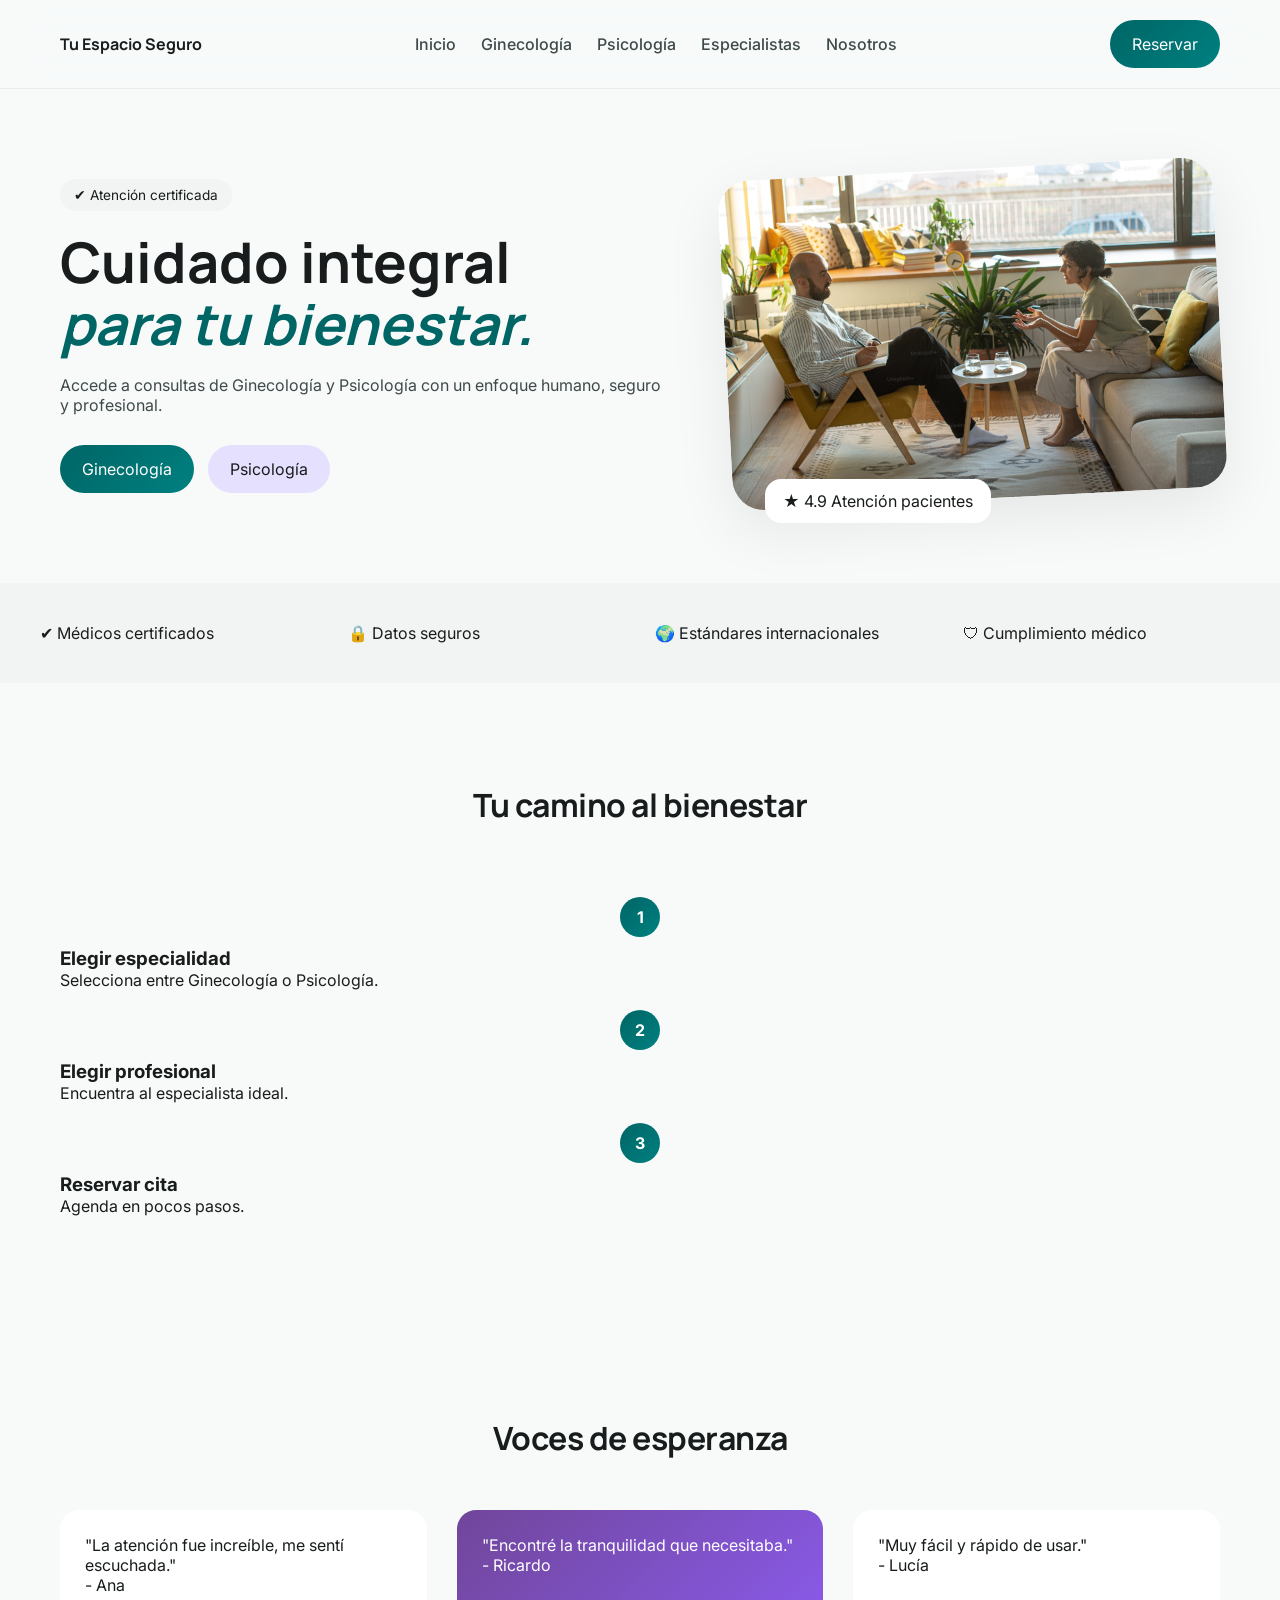
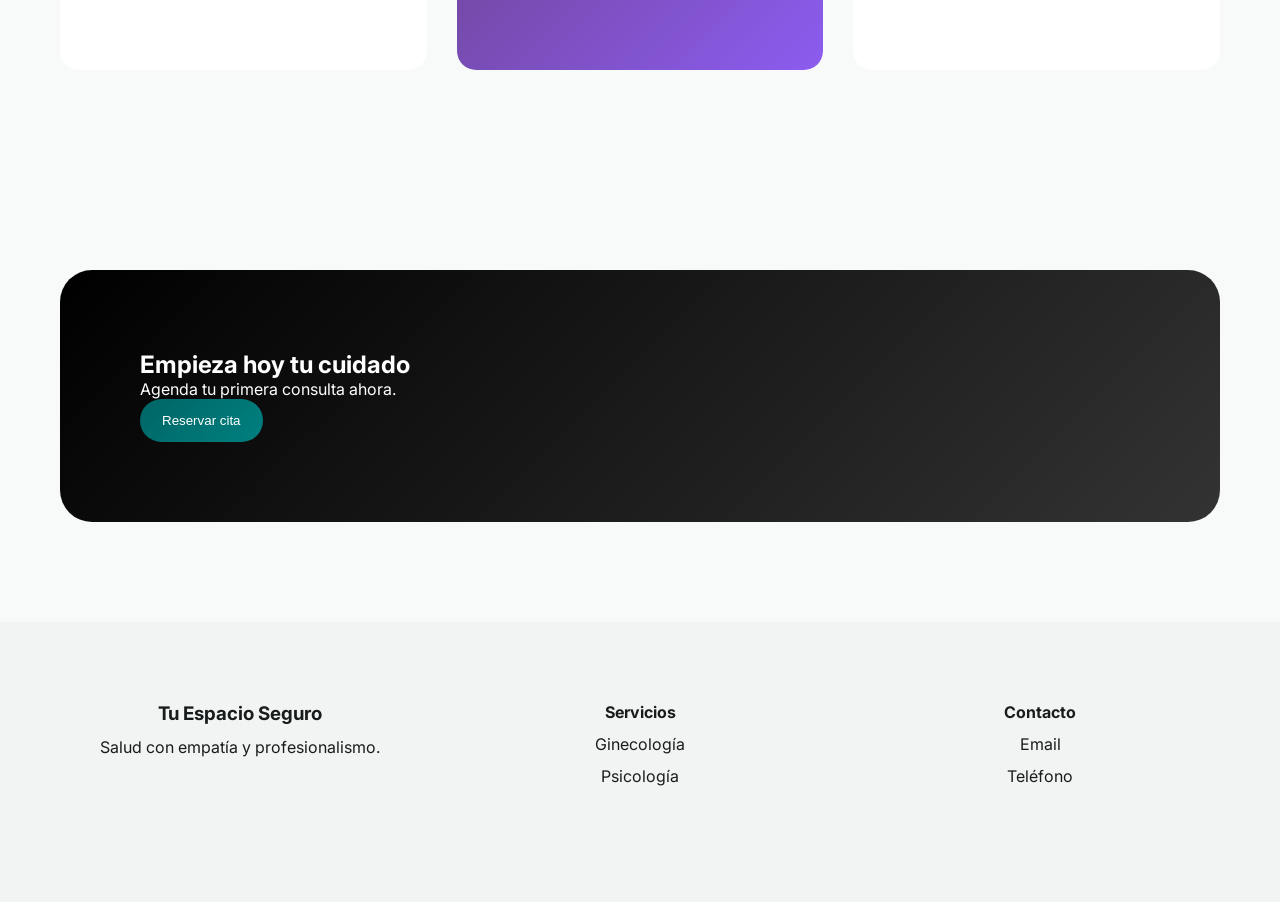
==== commit 5e48b115: "correccion steps" ====
--- a/index.html
+++ b/index.html
@@ -69,24 +69,23 @@
 <section class="steps">
   <h2>Tu camino al bienestar</h2>
 
-  <div class="step-grid">
-    <div class="step">
-      <div class="icon">🩺</div>
-      <h3>Elegir especialidad</h3>
-      <p>Selecciona entre Ginecología o Psicología.</p>
-    </div>
+<div class="step">
+  <div class="step-number">1</div>
+  <h3>Elegir especialidad</h3>
+  <p>Selecciona entre Ginecología o Psicología.</p>
+</div>
 
-    <div class="step">
-      <div class="icon">👩‍⚕️</div>
-      <h3>Elegir profesional</h3>
-      <p>Encuentra al especialista ideal.</p>
-    </div>
+<div class="step">
+  <div class="step-number">2</div>
+  <h3>Elegir profesional</h3>
+  <p>Encuentra al especialista ideal.</p>
+</div>
 
-    <div class="step">
-      <div class="icon">📅</div>
-      <h3>Reservar cita</h3>
-      <p>Agenda en pocos pasos.</p>
-    </div>
+<div class="step">
+  <div class="step-number">3</div>
+  <h3>Reservar cita</h3>
+  <p>Agenda en pocos pasos.</p>
+</div>
   </div>
 </section>
 
@@ -100,10 +99,10 @@
       <span>- Ana</span>
     </div>
 
-    <div class="card highlight">
-      <p>"Encontré la tranquilidad que necesitaba."</p>
-      <span>- Ricardo</span>
-    </div>
+   <div class="card highlight">
+  <p>"Encontré la tranquilidad que necesitaba."</p>
+  <span>- Ricardo</span>
+</div>
 
     <div class="card">
       <p>"Muy fácil y rápido de usar."</p>
--- a/styles.css
+++ b/styles.css
@@ -7,11 +7,13 @@
   --text-soft: #3e4949;
   --tertiary: #70469a;
 }
+
 * {
   margin: 0;
   padding: 0;
   box-sizing: border-box;
 }
+
 body {
   background: var(--bg);
   font-family: 'Inter', sans-serif;
@@ -23,36 +25,83 @@
   display: flex;
   justify-content: space-between;
   align-items: center;
-  padding: 25px 40px;
-  position: relative;
-}
+  padding: 20px 60px;
+  position: sticky;
+  top: 0;
+  z-index: 1000;
+  backdrop-filter: blur(20px);
+  background: rgba(247, 250, 249, 0.7);
+  border-bottom: 1px solid rgba(0,0,0,0.05);
+}
+
 .logo {
   font-family: 'Manrope';
   font-weight: 700;
-}
+  text-decoration: none;
+  color: var(--text);
+  cursor: pointer;
+}
+
+.logo:hover {
+  opacity: 0.8;
+}
+
 .nav-links {
   display: flex;
   gap: 25px;
 }
+
 .nav-links a {
+  position: relative;
   text-decoration: none;
   color: var(--text-soft);
+  font-weight: 500;
+  transition: all 0.25s ease;
+}
+
+.nav-links a::after {
+  content: "";
+  position: absolute;
+  left: 0;
+  bottom: -6px;
+  width: 0%;
+  height: 2px;
+  background: var(--primary);
+  transition: width 0.3s ease;
+}
+
+.nav-links a:hover::after {
+  width: 100%;
+}
+
+.nav-links a:hover {
+  color: var(--text);
+}
+
+.nav-links a.active {
+  color: var(--text);
+}
+
+.nav-links a.active::after {
+  width: 100%;
 }
 
 /* BOTÓN NAV */
 .reservar-btn {
-  padding: 8px 14px;
+  padding: 10px 18px;
   border-radius: 999px;
   background: linear-gradient(135deg, var(--primary), var(--primary2));
   color: white;
   border: none;
   cursor: pointer;
-  transition: all 0.25s ease;
-}
+  transition: all 0.3s ease;
+}
+
 .reservar-btn:hover {
-  transform: translateY(-2px);
-  box-shadow: 0 10px 25px rgba(0,0,0,0.15);
-}
+  transform: translateY(-2px) scale(1.02);
+  box-shadow: 0 12px 30px rgba(0,0,0,0.2);
+}
+
 .reservar-btn:active {
   transform: scale(0.95);
 }
@@ -73,6 +122,7 @@
   gap: 80px;
   align-items: center;
 }
+
 .badge {
   background: var(--surface);
   padding: 8px 14px;
@@ -81,84 +131,85 @@
   margin-bottom: 20px;
   font-size: 0.85rem;
 }
+
 .hero h1 {
   font-family: 'Manrope';
   font-size: 3.5rem;
   line-height: 1.1;
 }
+
 .hero h1 span {
   color: var(--primary);
   font-style: italic;
 }
+
 .hero p {
   margin-top: 20px;
   color: var(--text-soft);
 }
+
 .hero-buttons {
   margin-top: 30px;
 }
 
-/* BOTONES CTA PRO */
+/* BOTONES */
 .btn-primary,
 .btn-secondary {
-  display: inline-block;
-  text-decoration: none;
   cursor: pointer;
   transition: all 0.25s ease;
-  font-weight: 500;
-}
-
-/* PRIMARY */
+  text-decoration: none; /* 🔥 quita subrayado */
+  color: inherit; /* 🔥 evita color azul link */
+}
+
 .btn-primary {
   padding: 14px 22px;
   border-radius: 999px;
   border: none;
   background: linear-gradient(135deg, var(--primary), var(--primary2));
   color: white;
-}
+  display: inline-block;
+}
+
 .btn-primary:hover {
-  transform: translateY(-2px);
-  box-shadow: 0 10px 25px rgba(0,0,0,0.15);
-}
+  transform: translateY(-2px) scale(1.02);
+  box-shadow: 0 12px 30px rgba(0,0,0,0.2);
+}
+
 .btn-primary:active {
   transform: scale(0.96);
 }
 
-/* SECONDARY */
 .btn-secondary {
   padding: 14px 22px;
   border-radius: 999px;
   margin-left: 10px;
   background: #e6e0ff;
-}
+  display: inline-block;
+}
+
 .btn-secondary:hover {
-  transform: translateY(-2px);
-  background: #dcd6ff;
-}
+  transform: translateY(-2px) scale(1.02);
+  box-shadow: 0 12px 30px rgba(0,0,0,0.2);
+}
+
 .btn-secondary:active {
   transform: scale(0.96);
-}
-
-/* FOCUS (pro UX) */
-.btn-primary:focus,
-.btn-secondary:focus {
-  outline: none;
-  box-shadow: 0 0 0 3px rgba(0, 128, 128, 0.3);
 }
 
 /* IMAGEN */
 .hero-img {
   position: relative;
 }
+
 .hero-img img {
-  object-fit: cover;
   width: 100%;
+  height: auto;
   border-radius: 2rem;
   transform: rotate(-3deg);
   transition: all 0.4s ease;
-  will-change: transform;
   box-shadow: 0 20px 60px rgba(0,0,0,0.08);
 }
+
 .floating-card {
   position: absolute;
   bottom: -20px;
@@ -179,34 +230,71 @@
 /* STEPS */
 .steps {
   padding: 100px 60px;
+}
+
+.steps h2,
+.testimonials h2 {
   text-align: center;
 }
+
 .step-grid {
   display: flex;
   justify-content: space-around;
   margin-top: 40px;
 }
+.step {
+  position: relative;
+  padding-top: 20px;
+}
+
+.step-number {
+  width: 40px;
+  height: 40px;
+  border-radius: 50%;
+  background: linear-gradient(135deg, var(--primary), var(--primary2));
+  color: white;
+  display: flex;
+  align-items: center;
+  justify-content: center;
+  font-weight: 700;
+  margin: 0 auto 10px;
+  font-size: 1rem;
+}
+.steps h2,
+.testimonials h2 {
+  font-family: 'Manrope';
+  font-size: 2rem;
+  letter-spacing: -0.5px;
+  margin-bottom: 50px;
+}
+
 
 /* TESTIMONIOS */
 .testimonials {
   padding: 100px 60px;
 }
+
 .testimonial-grid {
   display: grid;
   grid-template-columns: repeat(3, 1fr);
   gap: 30px;
 }
+
 .card {
   background: white;
   padding: 25px;
-  border-radius: 1rem;
-  display: flex;
-  flex-direction: column;
-  justify-content: space-between;
+  border-radius: 1.2rem;
   min-height: 160px;
-}
+  transition: all 0.25s ease;
+}
+
+.card:hover {
+  transform: translateY(-5px);
+  box-shadow: 0 15px 40px rgba(0,0,0,0.08);
+}
+
 .highlight {
-  background: var(--tertiary);
+  background: linear-gradient(135deg, var(--tertiary), #8c5cf0);
   color: white;
 }
 
@@ -226,110 +314,177 @@
   display: grid;
   grid-template-columns: repeat(3, 1fr);
   gap: 40px;
-  align-items: stretch;
   text-align: center;
-  border-top: 1px solid rgba(0,0,0,0.05)
-}
+}
+
 .footer div {
   display: flex;
-  justify-content: center;
   flex-direction: column;
   align-items: center;
   gap: 12px;
   min-height: 120px;
 }
-.footer h3,
-.footer h4 {
-  font-family: 'Manrope';
-}
-.footer p {
-  color: var(--text-soft);
-  font-size: 0.95rem;
-  max-width: 220px;
-}
 
 /* MOBILE */
 @media (max-width: 768px) {
+
   .navbar {
-    padding: 15px 20px;
-  }
+    padding: 16px 20px;
+    backdrop-filter: blur(20px);
+    background: rgba(247, 250, 249, 0.8);
+  }
+
   .menu-toggle {
     display: block;
   }
+
   .reservar-btn {
     display: none;
   }
+
   .nav-links {
     display: none;
     flex-direction: column;
     position: absolute;
-    top: 65px;
-    right: 15px;
+    top: 70px;
+    right: 20px;
+    background: rgba(255,255,255,0.9);
+    backdrop-filter: blur(20px);
+    padding: 20px;
+    border-radius: 1.5rem;
+    width: 200px;
+    gap: 10px;
+  }
+
+  .nav-links.active {
+    display: flex;
+  }
+
+  .hero {
+    grid-template-columns: 1fr;
+    padding: 60px 20px;
+    gap: 40px;
+    text-align: left;
+  }
+
+  .hero h1 {
+    font-size: 2.4rem;
+  }
+
+  .hero-buttons {
+    display: flex;
+    flex-direction: column;
+    gap: 12px;
+  }
+
+  .btn-primary,
+  .btn-secondary {
+    width: 100%;
+    padding: 16px;
+    border-radius: 1rem;
+  }
+
+  .btn-secondary {
+    margin-left: 0;
+  }
+
+  .hero-img img {
+    transform: none;
+    border-radius: 1.5rem;
+  }
+
+  .floating-card {
+    position: static;
+    margin-top: 12px;
+  }
+
+  .benefits {
+    flex-direction: column;
+    gap: 16px;
+    padding: 40px 20px;
+  }
+
+  .benefits div {
     background: white;
     padding: 16px;
-    border-radius: 12px;
-    width: 180px;
-  }
-  .nav-links.active {
-    display: flex;
-  }
-  .hero {
+    border-radius: 1rem;
+  }
+
+  .steps {
+    padding: 80px 20px;
+    text-align: left;
+  }
+
+  .step-grid {
+    flex-direction: column;
+    gap: 40px;
+  }
+
+  .step {
+    background: white;
+    padding: 20px;
+    border-radius: 1.5rem;
+  }
+  .step-number {
+    margin: 0 0 10px 0;
+  }
+
+  .testimonials {
+    padding: 80px 20px;
+  }
+
+  .testimonial-grid {
+    grid-template-columns: 1fr;
+    gap: 20px;
+  }
+
+  .card {
+    border-radius: 1.5rem;
+    padding: 24px;
+  }
+
+  .cta {
+    margin: 40px 20px;
+    padding: 50px 20px;
+  }
+
+  .footer {
     grid-template-columns: 1fr;
     padding: 50px 20px;
     gap: 30px;
+    text-align: left;
+  }
+
+  .footer div:first-child {
+    align-items: center;
     text-align: center;
   }
-  .hero-buttons {
-    display: flex;
-    flex-direction: column;
-  }
-  .btn-primary,
-  .btn-secondary {
-    width: 100%;
-    margin: 8px 0;
-  }
-  .hero-img img {
-    transform: none;
-  }
-  .floating-card {
-    position: static;
-    margin-top: 10px;
-  }
-  .benefits {
-    flex-direction: column;
-    gap: 10px;
-    padding: 30px 20px;
-  }
-  .step-grid {
-    flex-direction: column;
-    gap: 30px;
-  }
-  .testimonial-grid {
-    grid-template-columns: 1fr;
-  }
-  .cta {
-    margin: 40px 20px;
-    padding: 40px 20px;
-  }
-  .footer {
-    grid-template-columns: 1fr;
-    padding: 40px 20px;
-  }
-}
-
-/* DESKTOP */
+
+  .footer div:first-child p {
+    text-align: center;
+  }
+}
+
+/* DESKTOP PRO */
 @media (min-width: 1024px) {
   .hero {
-    grid-template-columns: 1fr 1fr;
-  }
+    grid-template-columns: 1.1fr 0.9fr;
+    padding: 80px 60px;
+    gap: 60px;
+  }
+
   .benefits {
     display: grid;
     grid-template-columns: repeat(4, 1fr);
-  }
+    gap: 30px;
+  }
+
   .step-grid {
     display: grid;
     grid-template-columns: repeat(3, 1fr);
-  }
+    gap: 30px;
+  }
+
   .hero-img img:hover {
     transform: rotate(0deg) scale(1.03);
   }
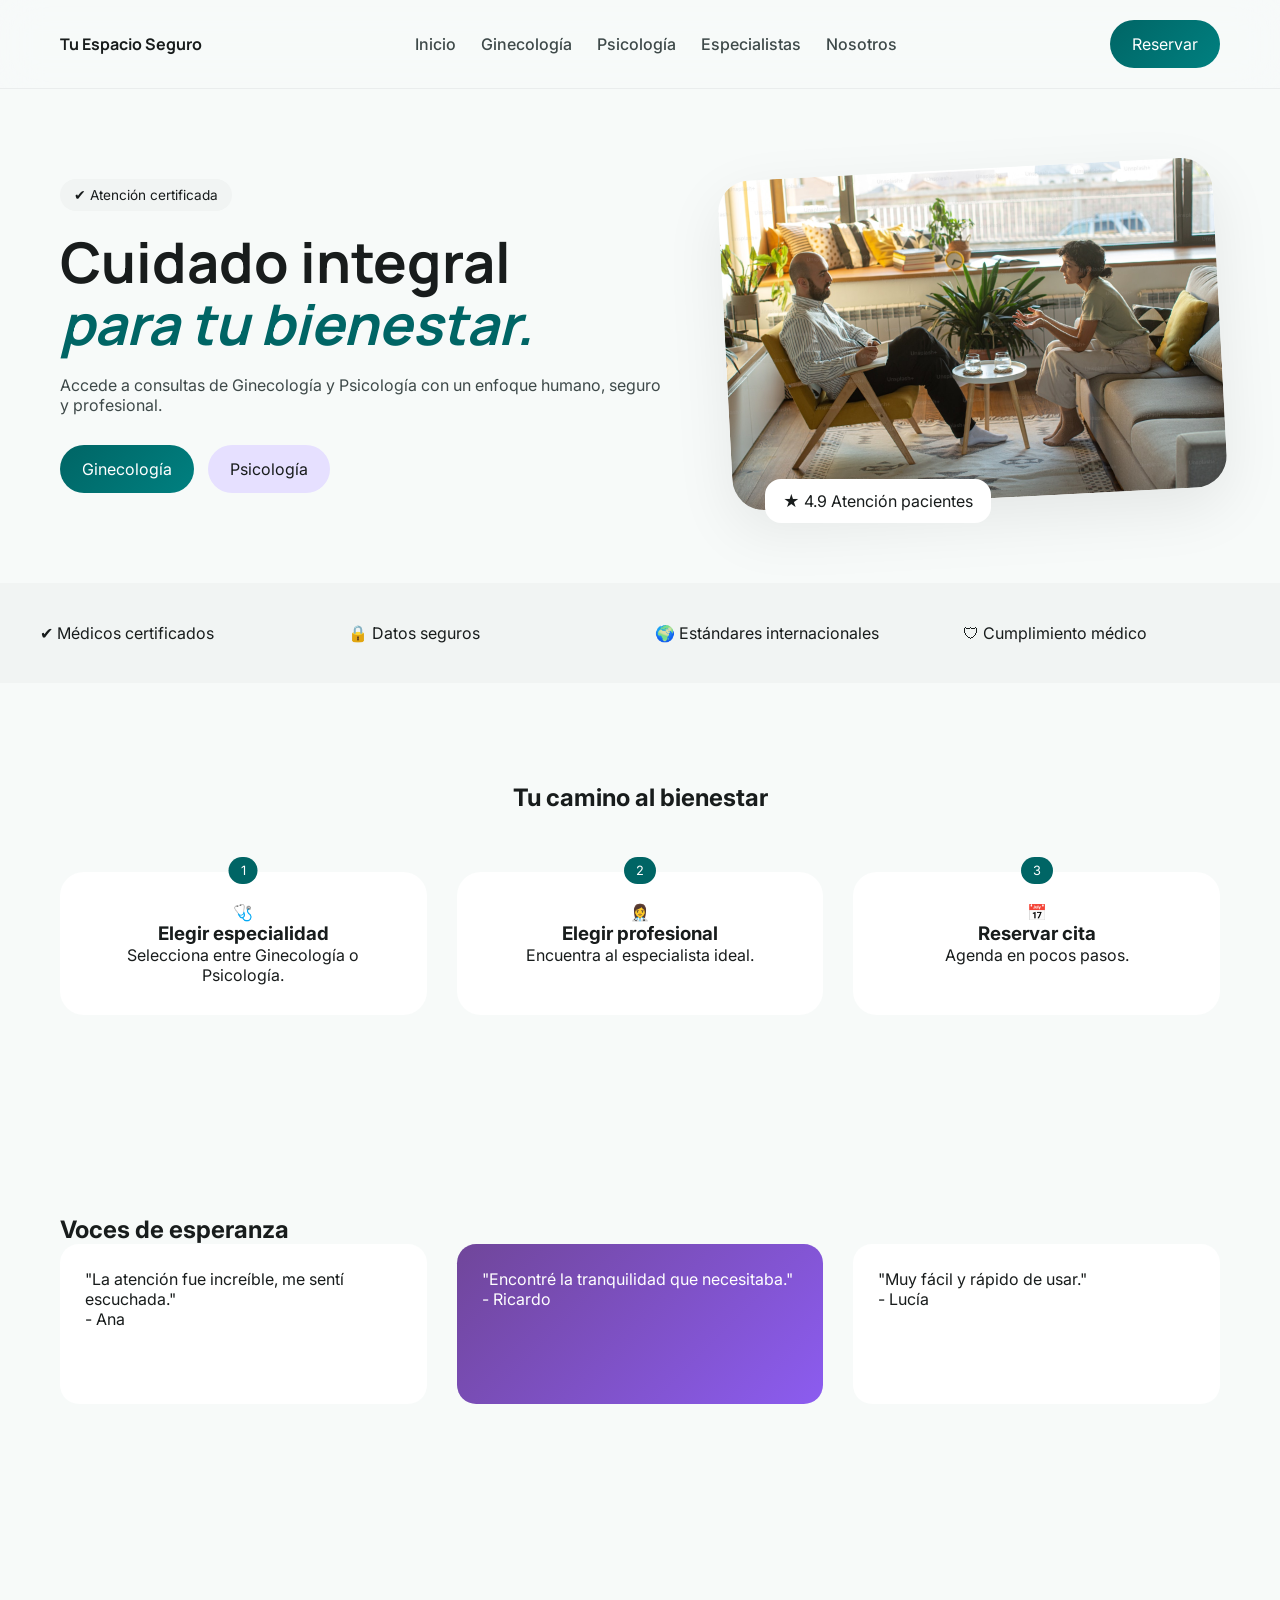
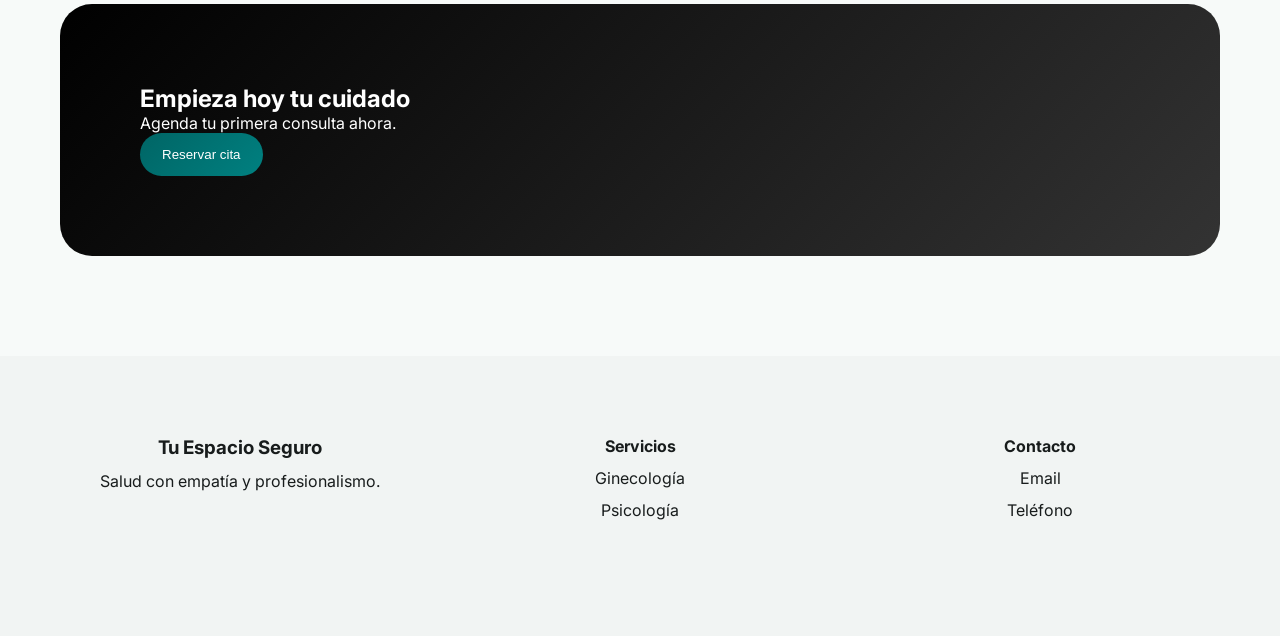
==== commit 680df8bf: "steps" ====
--- a/index.html
+++ b/index.html
@@ -69,24 +69,25 @@
 <section class="steps">
   <h2>Tu camino al bienestar</h2>
 
-<div class="step">
-  <div class="step-number">1</div>
-  <h3>Elegir especialidad</h3>
-  <p>Selecciona entre Ginecología o Psicología.</p>
+<div class="step-grid">
+  <div class="step" data-step="1">
+    <div class="icon">🩺</div>
+    <h3>Elegir especialidad</h3>
+    <p>Selecciona entre Ginecología o Psicología.</p>
+  </div>
+
+  <div class="step" data-step="2">
+    <div class="icon">👩‍⚕️</div>
+    <h3>Elegir profesional</h3>
+    <p>Encuentra al especialista ideal.</p>
+  </div>
+
+  <div class="step" data-step="3">
+    <div class="icon">📅</div>
+    <h3>Reservar cita</h3>
+    <p>Agenda en pocos pasos.</p>
+  </div>
 </div>
-
-<div class="step">
-  <div class="step-number">2</div>
-  <h3>Elegir profesional</h3>
-  <p>Encuentra al especialista ideal.</p>
-</div>
-
-<div class="step">
-  <div class="step-number">3</div>
-  <h3>Reservar cita</h3>
-  <p>Agenda en pocos pasos.</p>
-</div>
-  </div>
 </section>
 
 <!-- TESTIMONIOS -->
--- a/styles.css
+++ b/styles.css
@@ -230,42 +230,49 @@
 /* STEPS */
 .steps {
   padding: 100px 60px;
-}
-
-.steps h2,
-.testimonials h2 {
   text-align: center;
 }
 
+.steps h2 {
+  margin-bottom: 60px;
+}
+
+/* GRID en fila */
 .step-grid {
-  display: flex;
-  justify-content: space-around;
-  margin-top: 40px;
-}
+  display: grid;
+  grid-template-columns: repeat(3, 1fr);
+  gap: 30px;
+}
+
+/* CARD */
 .step {
+  background: white;
+  padding: 30px 25px;
+  border-radius: 1.5rem;
+  text-align: center;
+  transition: all 0.3s ease;
+  cursor: pointer;
   position: relative;
-  padding-top: 20px;
-}
-
-.step-number {
-  width: 40px;
-  height: 40px;
-  border-radius: 50%;
-  background: linear-gradient(135deg, var(--primary), var(--primary2));
+}
+
+/* NUMERACIÓN */
+.step::before {
+  content: attr(data-step);
+  position: absolute;
+  top: -15px;
+  left: 50%;
+  transform: translateX(-50%);
+  background: var(--primary);
   color: white;
-  display: flex;
-  align-items: center;
-  justify-content: center;
-  font-weight: 700;
-  margin: 0 auto 10px;
-  font-size: 1rem;
-}
-.steps h2,
-.testimonials h2 {
-  font-family: 'Manrope';
-  font-size: 2rem;
-  letter-spacing: -0.5px;
-  margin-bottom: 50px;
+  font-size: 0.8rem;
+  padding: 6px 12px;
+  border-radius: 999px;
+}
+
+/* HOVER PRO */
+.step:hover {
+  transform: translateY(-6px) scale(1.03);
+  box-shadow: 0 20px 40px rgba(0,0,0,0.1);
 }
 
 
